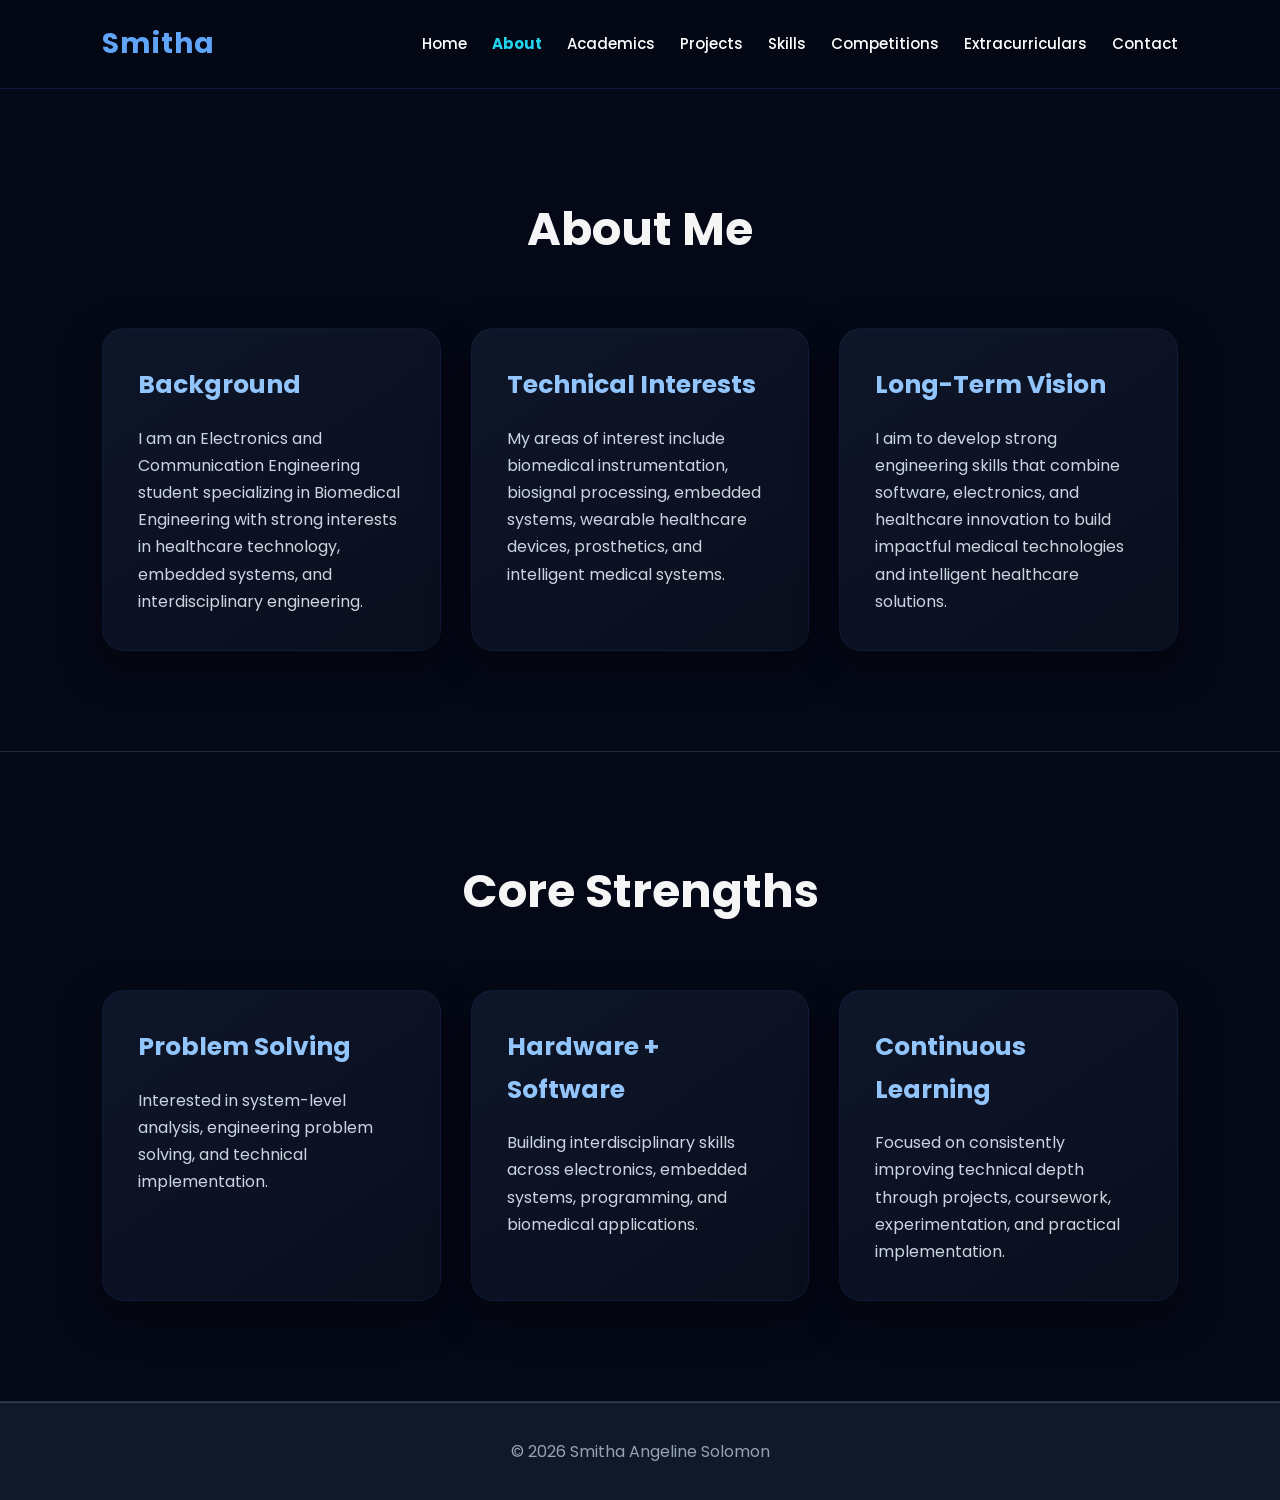
==== about.html @ 2425f406 "New Additions" ====
<!DOCTYPE html>
<html lang="en">

<head>

  <meta charset="UTF-8">

  <meta name="viewport" content="width=device-width, initial-scale=1.0">

  <title>
    About | Smitha Angeline Solomon
  </title>

  <link rel="stylesheet" href="style.css">

</head>

<body>

  <!-- NAVBAR -->

  <nav>

    <div class="logo">
      Smitha
    </div>

    <ul>
      <li><a href="index.html">Home</a></li>
      <li><a href="about.html">About</a></li>
      <li><a href="academics.html">Academics</a></li>
      <li><a href="projects.html">Projects</a></li>
      <li><a href="skills.html">Skills</a></li>
      <li><a href="competitions.html">Competitions</a></li>
      <li><a href="extracurriculars.html">Extracurriculars</a></li>
      <li><a href="contact.html">Contact</a></li>
    </ul>

  </nav>

  <!-- ABOUT SECTION -->

  <section>

    <h1 class="section-title">
      About Me
    </h1>

    <div class="card-container">

      <div class="card">

        <h3>
          Background
        </h3>

        <p>
          I am an Electronics and Communication Engineering student specializing in Biomedical Engineering with strong interests in healthcare technology, embedded systems, and interdisciplinary engineering.
        </p>

      </div>

      <div class="card">

        <h3>
          Technical Interests
        </h3>

        <p>
          My areas of interest include biomedical instrumentation, biosignal processing, embedded systems, wearable healthcare devices, prosthetics, and intelligent medical systems.
        </p>

      </div>

      <div class="card">

        <h3>
          Long-Term Vision
        </h3>

        <p>
          I aim to develop strong engineering skills that combine software, electronics, and healthcare innovation to build impactful medical technologies and intelligent healthcare solutions.
        </p>

      </div>

    </div>

  </section>

  <!-- SKILLS SNAPSHOT -->

  <section>

    <h2 class="section-title">
      Core Strengths
    </h2>

    <div class="card-container">

      <div class="card">

        <h3>
          Problem Solving
        </h3>

        <p>
          Interested in system-level analysis, engineering problem solving, and technical implementation.
        </p>

      </div>

      <div class="card">

        <h3>
          Hardware + Software
        </h3>

        <p>
          Building interdisciplinary skills across electronics, embedded systems, programming, and biomedical applications.
        </p>

      </div>

      <div class="card">

        <h3>
          Continuous Learning
        </h3>

        <p>
          Focused on consistently improving technical depth through projects, coursework, experimentation, and practical implementation.
        </p>

      </div>

    </div>

  </section>

  <!-- FOOTER -->

  <footer>

    <p>
      © 2026 Smitha Angeline Solomon
    </p>

  </footer>

  <script src="script.js"></script>

</body>

</html>
---- style.css ----
@import url('https://fonts.googleapis.com/css2?family=Poppins:wght@300;400;500;600;700&display=swap');

/* ========================================= */
/* GLOBAL RESET */
/* ========================================= */

* {
  margin: 0;
  padding: 0;
  box-sizing: border-box;
}

/* ========================================= */
/* BODY */
/* ========================================= */

body {
  background: #050816;

  color: #f5f5f5;

  font-family: 'Poppins', sans-serif;

  line-height: 1.7;

  overflow-x: hidden;

  padding-top: 90px;
}

/* ========================================= */
/* NAVBAR */
/* ========================================= */

nav {
  width: 100%;

  background: rgba(5, 8, 22, 0.88);

  backdrop-filter: blur(14px);

  border-bottom: 1px solid rgba(59, 130, 246, 0.15);

  display: flex;
  justify-content: space-between;
  align-items: center;

  padding: 20px 8%;

  position: fixed;
  top: 0;
  left: 0;

  z-index: 1000;
}

.logo {
  font-size: 28px;
  font-weight: 700;

  color: #60a5fa;

  letter-spacing: 1px;
}

nav ul {
  display: flex;

  align-items: center;

  gap: 25px;

  list-style: none;

  flex-wrap: wrap;
}

nav ul li a {
  text-decoration: none;

  color: white;

  font-size: 15px;
  font-weight: 500;

  transition: 0.3s ease;
}

nav ul li a:hover {
  color: #22d3ee;
}

/* ========================================= */
/* HERO SECTION */
/* ========================================= */

.hero {
  min-height: 90vh;

  display: flex;
  justify-content: space-between;
  align-items: center;

  gap: 80px;

  padding: 100px 8%;

  background:
    radial-gradient(circle at top left, rgba(37, 99, 235, 0.25), transparent 30%),
    radial-gradient(circle at bottom right, rgba(14, 165, 233, 0.18), transparent 30%),
    linear-gradient(to bottom, rgba(255,255,255,0.04), transparent 15%),
    #050816;
}

.hero-text {
  flex: 1;
}

.hero-text h1 {
  font-size: 72px;

  line-height: 1.1;

  margin-bottom: 20px;
}

.hero-text h2 {
  color: #60a5fa;

  font-size: 30px;

  margin-bottom: 30px;

  font-weight: 500;
}

.hero-text p {
  color: #cbd5e1;

  font-size: 18px;

  max-width: 700px;

  margin-bottom: 40px;
}

/* ========================================= */
/* HERO BUTTONS */
/* ========================================= */

.hero-buttons {
  display: flex;
  gap: 20px;

  flex-wrap: wrap;
}

.btn,
.btn-secondary {
  padding: 14px 30px;

  border-radius: 12px;

  text-decoration: none;

  font-weight: 600;

  transition: 0.3s ease;
}

.btn {
  background: linear-gradient(
    135deg,
    #2563eb,
    #0ea5e9
  );

  color: white;
}

.btn:hover {
  transform: translateY(-5px);

  box-shadow:
    0 15px 35px rgba(37, 99, 235, 0.35);
}

.btn-secondary {
  border: 2px solid #22d3ee;
  color: #22d3ee;
}

.btn-secondary:hover {
  background-color: #22d3ee;
  color: black;

  transform: translateY(-5px);
}

/* ========================================= */
/* HERO IMAGE */
/* ========================================= */

.hero-image {
  flex: 1;

  display: flex;
  justify-content: center;
  align-items: center;

  position: relative;
  overflow: visible;
}

/* ========================================= */
/* MOVING GLOW */
/* ========================================= */

.profile-glow {
  position: absolute;

  width: 420px;
  height: 420px;

  border-radius: 50%;

  background:
    radial-gradient(
      circle,
      rgba(37, 99, 235, 0.35),
      rgba(14, 165, 233, 0.12),
      transparent 70%
    );

  filter: blur(30px);

  z-index: 0;

  transition:
    transform 0.15s ease-out,
    opacity 0.3s ease;
}

/* ========================================= */
/* PROFILE IMAGE */
/* ========================================= */

.hero-image img {
  width: 360px;
  height: 360px;

  object-fit: cover;
  object-position: center;

  border-radius: 50%;

  border: 2px solid rgba(96, 165, 250, 0.4);

  box-shadow:
    0 20px 60px rgba(37, 99, 235, 0.18),
    0 0 40px rgba(14, 165, 233, 0.08);

  transition: 0.4s ease;

  position: relative;

  z-index: 2;
}

.hero-image img:hover {
  transform: scale(1.03);
}

.hero-image img {
  width: 360px;
  height: 360px;

  object-fit: cover;
  object-position: center;

  border-radius: 50%;

  border: 2px solid rgba(96, 165, 250, 0.4);

  box-shadow:
    0 20px 60px rgba(37, 99, 235, 0.18),
    0 0 40px rgba(14, 165, 233, 0.08);

  transition: 0.4s ease;
}

/* ========================================= */
/* GENERAL SECTIONS */
/* ========================================= */

section {
  padding: 100px 8%;

  border-bottom: 1px solid #1e293b;
}

.section-title {
  text-align: center;

  font-size: 46px;

  margin-bottom: 60px;
}

/* ========================================= */
/* PROJECT IMAGE */
/* ========================================= */

.project-image {
  width: 100%;
  height: 220px;

  object-fit: cover;

  border-radius: 14px;

  margin-bottom: 20px;

  border: 1px solid #334155;
}

/* ========================================= */
/* PROJECT LINKS */
/* ========================================= */

.project-links {
  margin-top: 25px;

  display: flex;
  gap: 15px;

  flex-wrap: wrap;
}

/* ========================================= */
/* GITHUB BUTTON */
/* ========================================= */

.github-btn {
  display: flex;
  align-items: center;
  gap: 10px;

  background-color: #0f172a;

  padding: 12px 18px;

  border-radius: 12px;

  text-decoration: none;

  color: white;

  font-weight: 500;

  border: 1px solid #334155;

  transition: 0.3s ease;
}

.github-btn:hover {
  border-color: #22d3ee;

  transform: translateY(-3px);
}

/* ========================================= */
/* GITHUB ICON */
/* ========================================= */

.github-btn {
  display: inline-flex;

  align-items: center;
  justify-content: center;

  gap: 12px;

  background: rgba(15, 23, 42, 0.9);

  padding: 14px 20px;

  border-radius: 14px;

  text-decoration: none;

  color: white;

  font-weight: 600;

  border: 1px solid rgba(59, 130, 246, 0.15);

  transition: 0.3s ease;
}
.github-btn:hover {
  background: rgba(30, 41, 59, 0.95);

  border-color: rgba(96, 165, 250, 0.4);

  transform: translateY(-4px);

  box-shadow:
    0 10px 25px rgba(37, 99, 235, 0.15);
}

.github-icon {
  width: 22px;
  height: 22px;

  display: flex;
  align-items: center;
  justify-content: center;

  color: white;

  flex-shrink: 0;
}

.github-icon svg {
  width: 100%;
  height: 100%;
}

/* ========================================= */
/* CARD LAYOUT */
/* ========================================= */

.card-container {
  display: grid;

  grid-template-columns: repeat(auto-fit, minmax(300px, 1fr));

  gap: 30px;
}

/* ========================================= */
/* CARDS */
/* ========================================= */

.card,
.project-card {
  background:
    linear-gradient(
      145deg,
      rgba(15, 23, 42, 0.95),
      rgba(10, 15, 30, 0.95)
    );

  border: 1px solid rgba(59, 130, 246, 0.08);

  padding: 35px;

  border-radius: 22px;

  transition: all 0.35s ease;

  box-shadow:
    0 15px 40px rgba(0,0,0,0.35);

  opacity: 0;
  transform: translateY(30px);
}

.card.show,
.project-card.show {
  opacity: 1;
  transform: translateY(0);
}

.card:hover,
.project-card:hover {
  transform: translateY(-10px);

  border-color: rgba(96, 165, 250, 0.35);

  box-shadow:
    0 20px 50px rgba(37, 99, 235, 0.12);
}

.card h3,
.project-card h3 {
  color: #93c5fd;

  margin-bottom: 18px;

  font-size: 25px;
}

.card p,
.project-card p,
.card li,
.project-card li {
  color: #cbd5e1;
}

/* ========================================= */
/* PROJECT IMAGES */
/* ========================================= */

.project-card img {
  width: 100%;

  border-radius: 14px;

  margin-bottom: 20px;
}

/* ========================================= */
/* LISTS */
/* ========================================= */

.skills-list,
.course-list {
  padding-left: 20px;
}

.skills-list li,
.course-list li {
  margin-bottom: 12px;
}

/* ========================================= */
/* CONTACT FORM */
/* ========================================= */

form {
  display: flex;
  flex-direction: column;

  gap: 20px;
}

.input-field {
  width: 100%;

  padding: 16px;

  border: none;
  border-radius: 12px;

  background-color: #334155;

  color: white;

  font-size: 16px;

  outline: none;
}

.input-field::placeholder {
  color: #cbd5e1;
}

textarea {
  resize: vertical;
}

/* ========================================= */
/* FOOTER */
/* ========================================= */

footer {
  text-align: center;

  padding: 35px;

  background-color: #111827;

  border-top: 1px solid #334155;
}

footer p {
  color: #94a3b8;
}

/* ========================================= */
/* SCROLL BUTTON */
/* ========================================= */

#scrollTopBtn {
  position: fixed;

  bottom: 30px;
  right: 30px;

  width: 55px;
  height: 55px;

  border-radius: 50%;

  border: none;

  background-color: #22d3ee;

  color: black;

  font-size: 24px;
  font-weight: bold;

  cursor: pointer;

  display: none;

  transition: 0.3s ease;

  z-index: 1000;
}

#scrollTopBtn:hover {
  transform: scale(1.1);
}

/* ========================================= */
/* RESPONSIVE DESIGN */
/* ========================================= */

@media (max-width: 1000px) {

  .hero {
    flex-direction: column;

    text-align: center;
  }

  .hero-buttons {
    justify-content: center;
  }

  .hero-text h1 {
    font-size: 52px;
  }

  .hero-text h2 {
    font-size: 26px;
  }

  .hero-image img {
    width: 280px;
    height: 280px;
  }

}

@media (max-width: 750px) {

  nav {
    flex-direction: column;

    gap: 20px;
  }

  nav ul {
    justify-content: center;
  }

  .hero-text h1 {
    font-size: 42px;
  }

  .section-title {
    font-size: 36px;
  }

  .card,
  .project-card {
    padding: 28px;
  }

}
/* ========================================= */
/* ORBIT RINGS */
/* ========================================= */

.orbit {
  position: absolute;

  border-radius: 50%;

  border: 1px solid rgba(96, 165, 250, 0.15);

  z-index: 1;

  animation: rotateOrbit linear infinite;
}

/* RING 1 */

.orbit1 {
  width: 430px;
  height: 430px;

  animation-duration: 18s;
}

/* RING 2 */

.orbit2 {
  width: 500px;
  height: 500px;

  animation-duration: 24s;

  transform: rotateX(70deg);
}

/* RING 3 */

.orbit3 {
  width: 570px;
  height: 570px;

  animation-duration: 30s;

  transform: rotateY(70deg);
}



/* ========================================= */
/* ORBIT ANIMATION */
/* ========================================= */

@keyframes rotateOrbit {

  from {
    transform: rotate(0deg);
  }

  to {
    transform: rotate(360deg);
  }

}

/* ========================================= */
/* PARTICLE BASE */
/* ========================================= */

.orbit {
  position: absolute;

  border-radius: 50%;

  border: 1px solid rgba(96, 165, 250, 0.15);

  display: flex;
  justify-content: center;
  align-items: center;

  animation: rotateOrbit linear infinite;
}

/* ========================================= */
/* PARTICLES INSIDE RINGS */
/* ========================================= */

.orbit::before {
  content: "";

  position: absolute;

  top: -5px;

  width: 10px;
  height: 10px;

  border-radius: 50%;

  background: #60a5fa;

  box-shadow:
    0 0 15px rgba(96, 165, 250, 0.9);
}

/* ========================================= */
/* RING 1 */
/* ========================================= */

.orbit1 {
  width: 430px;
  height: 430px;

  animation-duration: 12s;
}

/* ========================================= */
/* RING 2 */
/* ========================================= */

.orbit2 {
  width: 500px;
  height: 500px;

  animation-duration: 18s;

  animation-direction: reverse;
}

/* ========================================= */
/* RING 3 */
/* ========================================= */

.orbit3 {
  width: 570px;
  height: 570px;

  animation-duration: 24s;
}
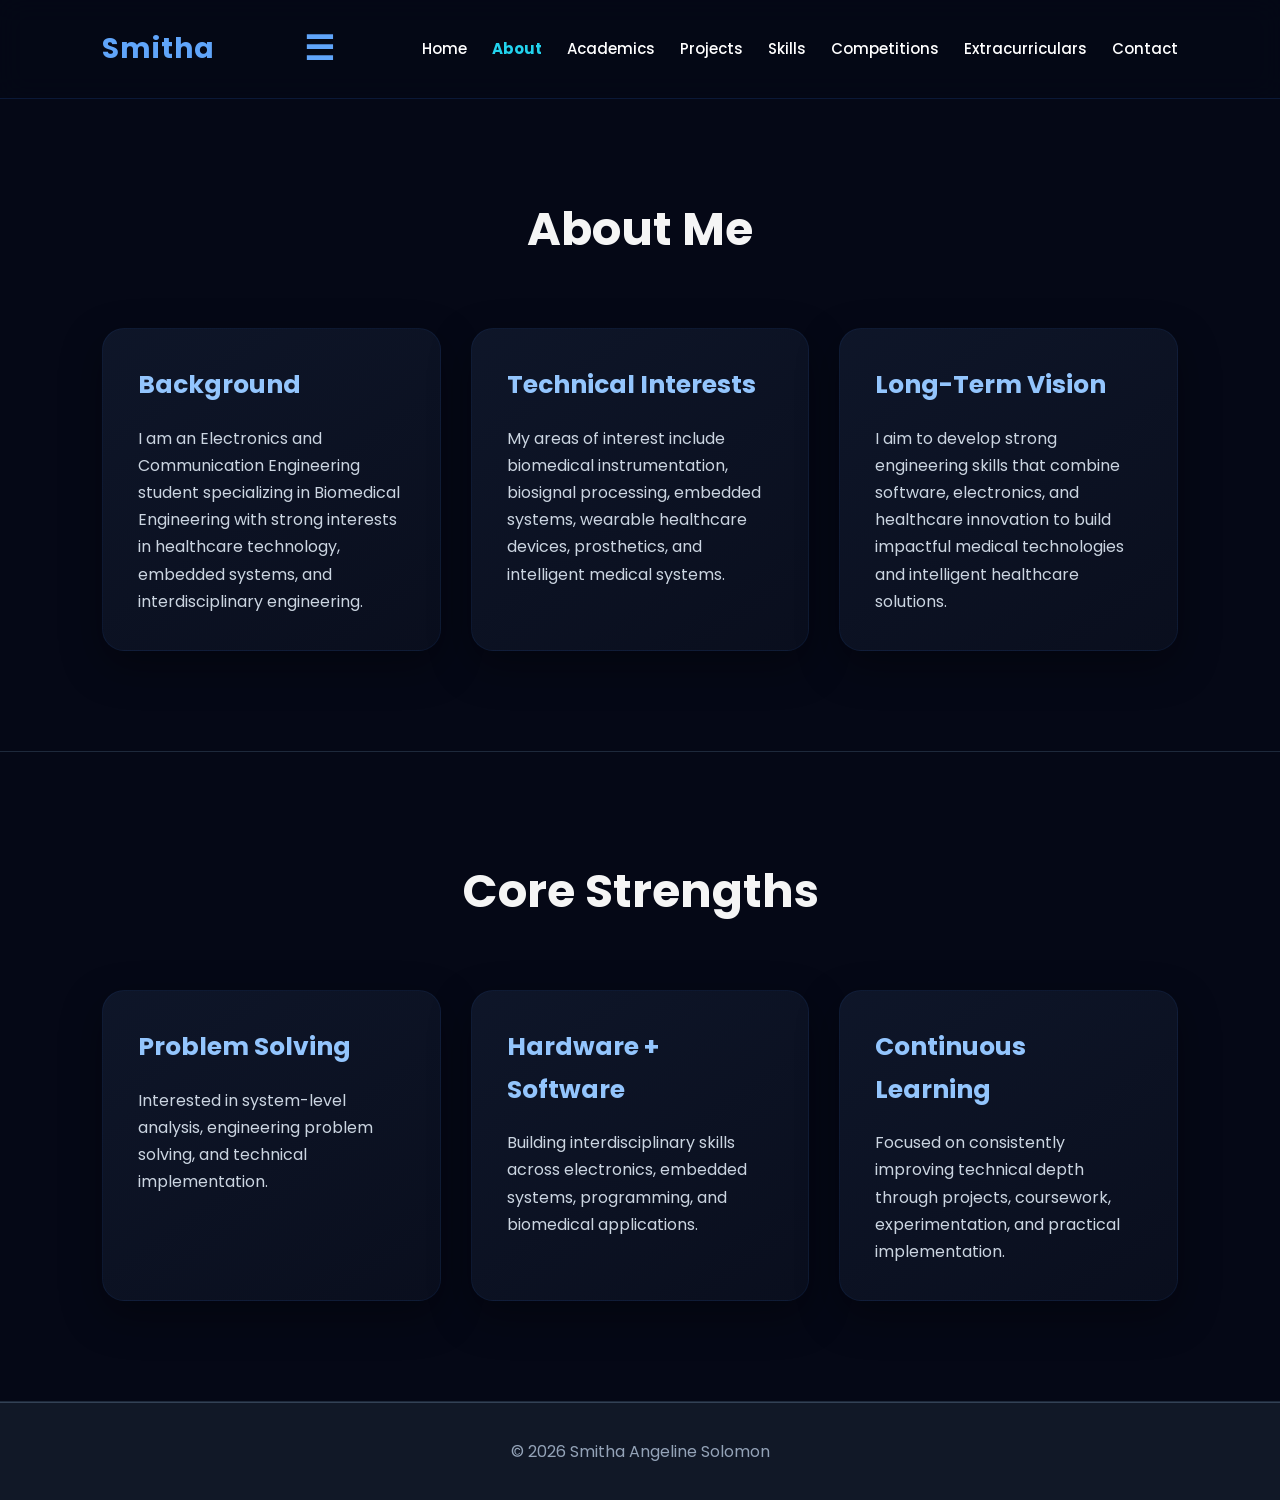
==== commit b7c38be5: "link updation" ====
--- a/about.html
+++ b/about.html
@@ -10,6 +10,10 @@
   <title>
     About | Smitha Angeline Solomon
   </title>
+  <link
+  rel="stylesheet"
+  href="https://cdnjs.cloudflare.com/ajax/libs/font-awesome/6.5.1/css/all.min.css"
+/>
 
   <link rel="stylesheet" href="style.css">
 
@@ -24,6 +28,11 @@
     <div class="logo">
       Smitha
     </div>
+    <div class="menu-toggle">
+
+  ☰
+
+</div>
 
     <ul>
       <li><a href="index.html">Home</a></li>
--- a/style.css
+++ b/style.css
@@ -810,4 +810,342 @@
   height: 570px;
 
   animation-duration: 24s;
+}
+
+/* ========================================= */
+/* MOBILE NAVIGATION */
+/* ========================================= */
+
+@media screen and (max-width: 768px) {
+
+  nav {
+    padding: 18px 6%;
+
+    flex-direction: row;
+  }
+
+  .menu-toggle {
+    display: block;
+  }
+
+  nav ul {
+    position: absolute;
+
+    top: 100%;
+
+    left: 0;
+
+    width: 100%;
+
+    background: rgba(5, 8, 22, 0.98);
+
+    backdrop-filter: blur(12px);
+
+    flex-direction: column;
+
+    gap: 25px;
+
+    padding: 30px 0;
+
+    display: none;
+  }
+
+  nav ul.active {
+    display: flex;
+  }
+
+  nav ul li a {
+    font-size: 18px;
+  }
+
+  /* HERO */
+
+  .hero {
+  flex-direction: column;
+
+  text-align: center;
+
+  gap: 90px;
+
+  padding-top: 60px;
+}
+
+  .hero-text h1 {
+    font-size: 42px;
+
+    line-height: 1.1;
+  }
+
+  .hero-text h2 {
+    font-size: 22px;
+  }
+
+  .hero-text p {
+    font-size: 16px;
+  }
+
+  .hero-buttons {
+    justify-content: center;
+  }
+
+  /* PROFILE IMAGE */
+
+  .hero-image img {
+    width: 200px;
+    height: 200px;
+  }
+
+  /* ORBITS */
+
+  .orbit1 {
+  width: 250px;
+  height: 250px;
+}
+
+  .orbit2 {
+  width: 300px;
+  height: 300px;
+}
+
+  .orbit3 {
+  width: 350px;
+  height: 350px;
+}
+
+  .profile-glow {
+    width: 280px;
+    height: 280px;
+  }
+
+}
+/* ========================================= */
+/* HAMBURGER MENU */
+/* ========================================= */
+
+.menu-toggle {
+  display: block;
+
+  font-size: 34px;
+
+  font-weight: 700;
+
+  color: #60a5fa;
+
+  cursor: pointer;
+
+  z-index: 2000;
+
+  user-select: none;
+}
+/* ========================================= */
+/* ACADEMIC CARDS */
+/* ========================================= */
+
+.academic-card {
+
+  position: relative;
+
+  overflow: hidden;
+
+  background:
+    linear-gradient(
+      145deg,
+      rgba(15, 23, 42, 0.98),
+      rgba(5, 10, 25, 0.98)
+    );
+
+  border: 1px solid rgba(96, 165, 250, 0.12);
+
+  border-radius: 28px;
+
+  padding: 40px;
+
+  transition: 0.4s ease;
+
+  box-shadow:
+    0 20px 50px rgba(0,0,0,0.35);
+
+}
+
+.academic-card:hover {
+
+  transform: translateY(-10px);
+
+  border-color: rgba(96, 165, 250, 0.35);
+
+  box-shadow:
+    0 25px 60px rgba(37, 99, 235, 0.16);
+
+}
+
+/* ========================================= */
+/* SMALL TOP LABEL */
+/* ========================================= */
+
+.academic-top {
+
+  color: #60a5fa;
+
+  font-size: 14px;
+
+  letter-spacing: 2px;
+
+  font-weight: 600;
+
+  margin-bottom: 18px;
+}
+
+/* ========================================= */
+/* TITLE */
+/* ========================================= */
+
+.academic-card h3 {
+
+  font-size: 42px;
+
+  color: white;
+
+  margin-bottom: 25px;
+
+  line-height: 1.1;
+}
+
+/* ========================================= */
+/* DESCRIPTION */
+/* ========================================= */
+
+.academic-card p {
+
+  color: #cbd5e1;
+
+  font-size: 17px;
+
+  line-height: 1.8;
+
+  margin-bottom: 40px;
+}
+
+/* ========================================= */
+/* GLOWING SCORE */
+/* ========================================= */
+
+.glow-score {
+
+  font-size: clamp(52px, 5vw, 68px);
+
+  font-weight: 700;
+
+  line-height: 1;
+
+  background:
+    linear-gradient(
+      180deg,
+      #ffffff,
+      #93c5fd
+    );
+
+  background-clip: text;
+
+  -webkit-background-clip: text;
+  -webkit-text-fill-color: transparent;
+
+  color: transparent;
+
+  text-shadow:
+    0 0 12px rgba(96, 165, 250, 0.35),
+    0 0 28px rgba(37, 99, 235, 0.18);
+
+  margin-bottom: 12px;
+}
+
+
+
+/* ========================================= */
+/* SCORE LABEL */
+/* ========================================= */
+
+.score-subtext {
+
+  color: #60a5fa;
+
+  font-size: 18px;
+
+  font-weight: 500;
+}
+
+/* ========================================= */
+/* MOBILE */
+/* ========================================= */
+
+@media screen and (max-width: 768px) {
+
+  .academic-card {
+
+    padding: 30px;
+  }
+
+  .academic-card h3 {
+
+    font-size: 34px;
+  }
+
+  .glow-score {
+
+    font-size: 72px;
+  }
+
+}
+
+#form-status {
+
+  margin-top: 20px;
+
+  font-size: 16px;
+
+  font-weight: 500;
+}
+
+.contact-link {
+
+  display: flex;
+
+  align-items: center;
+
+  gap: 12px;
+
+  padding: 14px 24px;
+
+  border-radius: 16px;
+
+  text-decoration: none;
+
+  color: white;
+
+  font-weight: 600;
+
+  background:
+    rgba(15, 23, 42, 0.95);
+
+  border:
+    1px solid rgba(96, 165, 250, 0.15);
+
+  transition: 0.3s ease;
+}
+
+.contact-link:hover {
+
+  transform: translateY(-4px);
+
+  border-color:
+    rgba(96, 165, 250, 0.4);
+
+  box-shadow:
+    0 10px 25px rgba(37, 99, 235, 0.15);
+}
+
+.contact-link i {
+
+  font-size: 20px;
+
+  color: #60a5fa;
 }
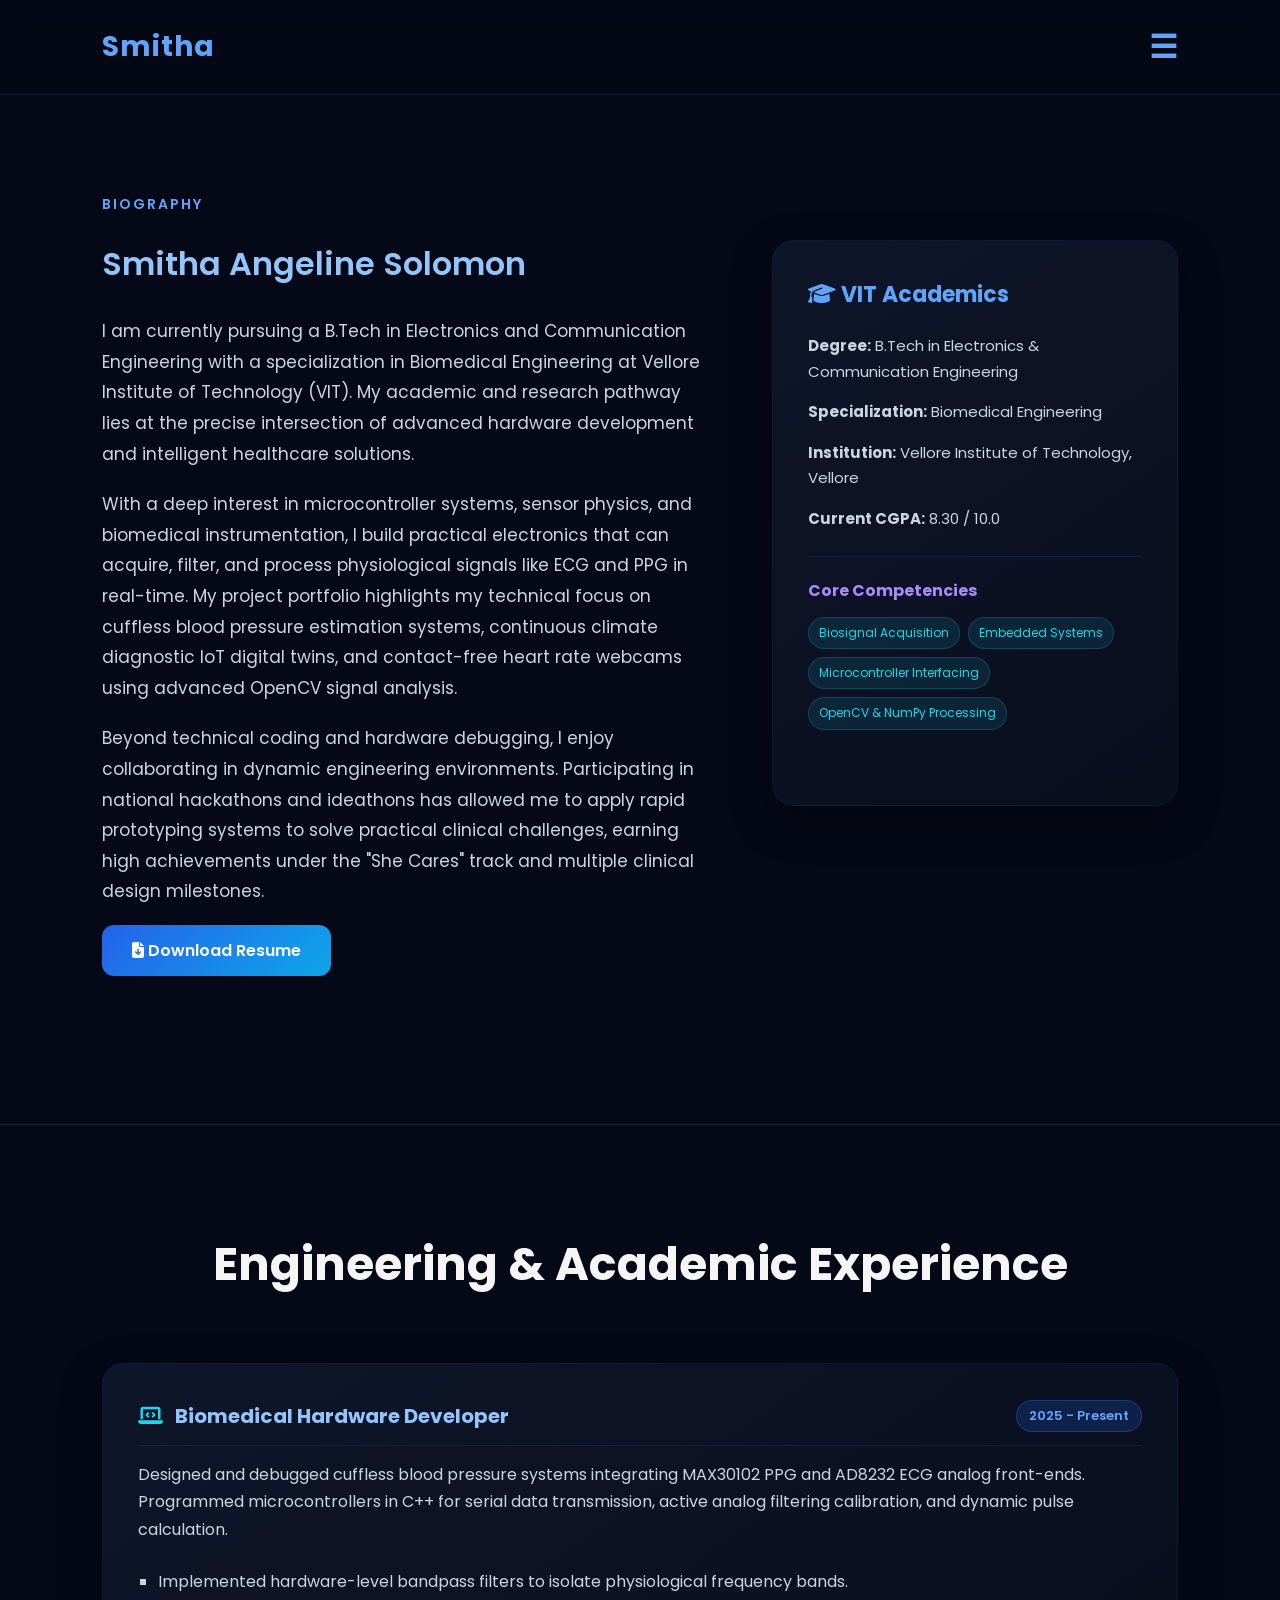
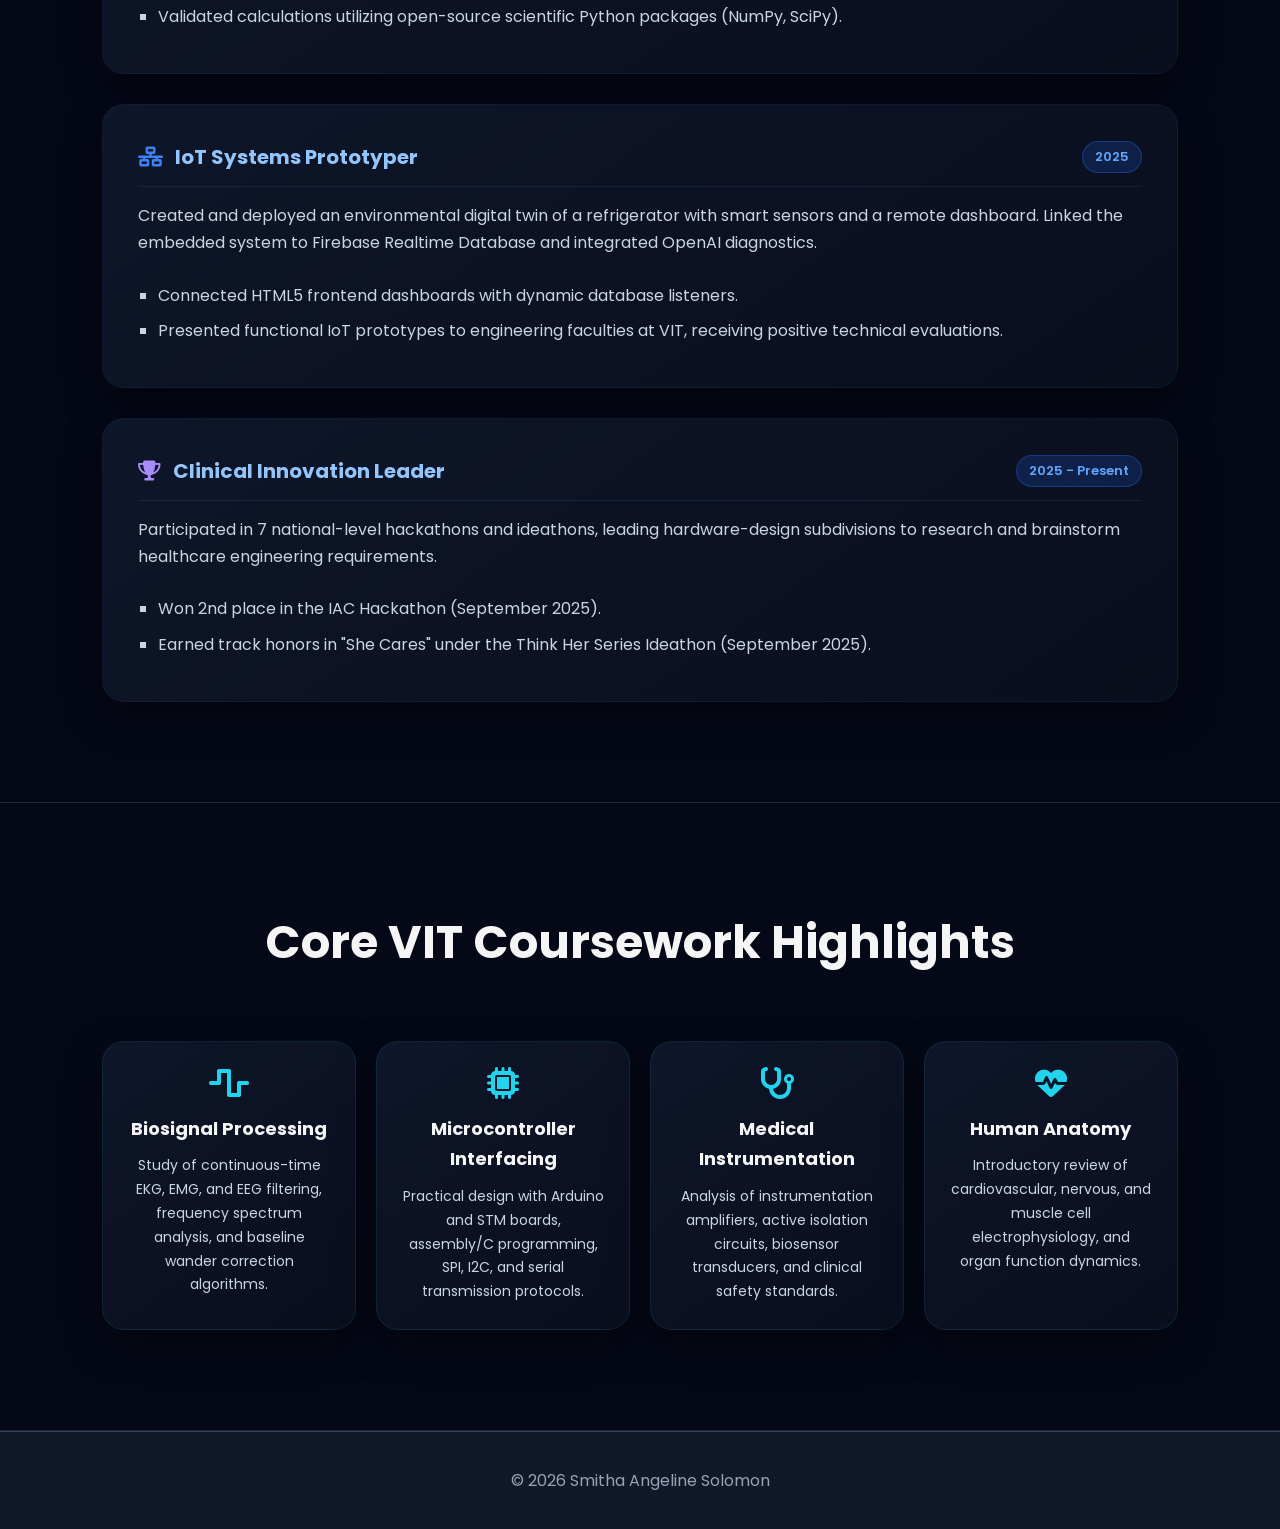
==== commit dce10f81: "antigravity" ====
--- a/about.html
+++ b/about.html
@@ -48,103 +48,120 @@
   </nav>
 
   <!-- ABOUT SECTION -->
+  <section class="about-hero reveal">
+    <div class="about-grid" style="display: grid; grid-template-columns: 1.2fr 0.8fr; gap: 60px; margin-bottom: 60px; align-items: start;">
+      <div class="about-left">
+        <div class="section-tag" style="margin-bottom: 20px; display: inline-block;">BIOGRAPHY</div>
+        <h2 style="font-size: 32px; color: #93c5fd; margin-bottom: 25px; font-weight: 600;">Smitha Angeline Solomon</h2>
+        <p style="font-size: 17px; color: #cbd5e1; margin-bottom: 20px; line-height: 1.8;">
+          I am currently pursuing a B.Tech in Electronics and Communication Engineering with a specialization in Biomedical Engineering at Vellore Institute of Technology (VIT). My academic and research pathway lies at the precise intersection of advanced hardware development and intelligent healthcare solutions.
+        </p>
+        <p style="font-size: 17px; color: #cbd5e1; margin-bottom: 20px; line-height: 1.8;">
+          With a deep interest in microcontroller systems, sensor physics, and biomedical instrumentation, I build practical electronics that can acquire, filter, and process physiological signals like ECG and PPG in real-time. My project portfolio highlights my technical focus on cuffless blood pressure estimation systems, continuous climate diagnostic IoT digital twins, and contact-free heart rate webcams using advanced OpenCV signal analysis.
+        </p>
+        <p style="font-size: 17px; color: #cbd5e1; margin-bottom: 30px; line-height: 1.8;">
+          Beyond technical coding and hardware debugging, I enjoy collaborating in dynamic engineering environments. Participating in national hackathons and ideathons has allowed me to apply rapid prototyping systems to solve practical clinical challenges, earning high achievements under the "She Cares" track and multiple clinical design milestones.
+        </p>
+        <a href="assets/resume.pdf" download class="btn">
+          <i class="fa-solid fa-file-arrow-down"></i> Download Resume
+        </a>
+      </div>
+      <div class="about-right card" style="opacity: 1; transform: translateY(0); margin-top: 50px;">
+        <h3 style="margin-bottom: 20px; font-size: 22px; color: #60a5fa;"><i class="fa-solid fa-graduation-cap"></i> VIT Academics</h3>
+        <p style="font-size: 15px; margin-bottom: 15px;"><strong>Degree:</strong> B.Tech in Electronics & Communication Engineering</p>
+        <p style="font-size: 15px; margin-bottom: 15px;"><strong>Specialization:</strong> Biomedical Engineering</p>
+        <p style="font-size: 15px; margin-bottom: 15px;"><strong>Institution:</strong> Vellore Institute of Technology, Vellore</p>
+        <p style="font-size: 15px; margin-bottom: 25px;"><strong>Current CGPA:</strong> 8.30 / 10.0</p>
+        <div style="border-top: 1px solid rgba(59, 130, 246, 0.15); padding-top: 20px;">
+          <h4 style="color: #a78bfa; margin-bottom: 12px; font-size: 16px;">Core Competencies</h4>
+          <div class="tech-stack" style="display: flex; flex-wrap: wrap; gap: 8px;">
+            <span style="background: rgba(34, 211, 238, 0.1); border: 1px solid rgba(34, 211, 238, 0.2); padding: 5px 10px; border-radius: 20px; font-size: 12px; color: #22d3ee;">Biosignal Acquisition</span>
+            <span style="background: rgba(34, 211, 238, 0.1); border: 1px solid rgba(34, 211, 238, 0.2); padding: 5px 10px; border-radius: 20px; font-size: 12px; color: #22d3ee;">Embedded Systems</span>
+            <span style="background: rgba(34, 211, 238, 0.1); border: 1px solid rgba(34, 211, 238, 0.2); padding: 5px 10px; border-radius: 20px; font-size: 12px; color: #22d3ee;">Microcontroller Interfacing</span>
+            <span style="background: rgba(34, 211, 238, 0.1); border: 1px solid rgba(34, 211, 238, 0.2); padding: 5px 10px; border-radius: 20px; font-size: 12px; color: #22d3ee;">OpenCV & NumPy Processing</span>
+          </div>
+        </div>
+      </div>
+    </div>
+  </section>
 
-  <section>
-
-    <h1 class="section-title">
-      About Me
-    </h1>
-
-    <div class="card-container">
-
-      <div class="card">
-
-        <h3>
-          Background
-        </h3>
-
-        <p>
-          I am an Electronics and Communication Engineering student specializing in Biomedical Engineering with strong interests in healthcare technology, embedded systems, and interdisciplinary engineering.
+  <!-- ENGINEERING EXPERIENCE SECTION -->
+  <section class="experience-section reveal-left">
+    <h2 class="section-title">Engineering & Academic Experience</h2>
+    <div class="card-container" style="display: grid; grid-template-columns: 1fr; gap: 30px;">
+      
+      <!-- Experience 1 -->
+      <div class="card" style="opacity: 1; transform: translateY(0); display: flex; flex-direction: column; gap: 15px;">
+        <div style="display: flex; justify-content: space-between; align-items: center; border-bottom: 1px solid rgba(96, 165, 250, 0.1); padding-bottom: 12px; flex-wrap: wrap; gap: 10px;">
+          <h3 style="margin-bottom: 0; font-size: 20px;"><i class="fa-solid fa-laptop-code" style="color: #22d3ee; margin-right: 8px;"></i> Biomedical Hardware Developer</h3>
+          <span style="background: rgba(37, 99, 235, 0.2); color: #60a5fa; border: 1px solid rgba(37, 99, 235, 0.4); padding: 4px 12px; border-radius: 20px; font-size: 13px; font-weight: 600;">2025 - Present</span>
+        </div>
+        <p style="margin-bottom: 10px;">
+          Designed and debugged cuffless blood pressure systems integrating MAX30102 PPG and AD8232 ECG analog front-ends. Programmed microcontrollers in C++ for serial data transmission, active analog filtering calibration, and dynamic pulse calculation.
         </p>
-
+        <ul style="padding-left: 20px; color: #cbd5e1; list-style-type: square;">
+          <li style="margin-bottom: 8px;">Implemented hardware-level bandpass filters to isolate physiological frequency bands.</li>
+          <li style="margin-bottom: 8px;">Validated calculations utilizing open-source scientific Python packages (NumPy, SciPy).</li>
+        </ul>
       </div>
 
-      <div class="card">
-
-        <h3>
-          Technical Interests
-        </h3>
-
-        <p>
-          My areas of interest include biomedical instrumentation, biosignal processing, embedded systems, wearable healthcare devices, prosthetics, and intelligent medical systems.
+      <!-- Experience 2 -->
+      <div class="card" style="opacity: 1; transform: translateY(0); display: flex; flex-direction: column; gap: 15px;">
+        <div style="display: flex; justify-content: space-between; align-items: center; border-bottom: 1px solid rgba(96, 165, 250, 0.1); padding-bottom: 12px; flex-wrap: wrap; gap: 10px;">
+          <h3 style="margin-bottom: 0; font-size: 20px;"><i class="fa-solid fa-network-wired" style="color: #3b82f6; margin-right: 8px;"></i> IoT Systems Prototyper</h3>
+          <span style="background: rgba(37, 99, 235, 0.2); color: #60a5fa; border: 1px solid rgba(37, 99, 235, 0.4); padding: 4px 12px; border-radius: 20px; font-size: 13px; font-weight: 600;">2025</span>
+        </div>
+        <p style="margin-bottom: 10px;">
+          Created and deployed an environmental digital twin of a refrigerator with smart sensors and a remote dashboard. Linked the embedded system to Firebase Realtime Database and integrated OpenAI diagnostics.
         </p>
-
+        <ul style="padding-left: 20px; color: #cbd5e1; list-style-type: square;">
+          <li style="margin-bottom: 8px;">Connected HTML5 frontend dashboards with dynamic database listeners.</li>
+          <li style="margin-bottom: 8px;">Presented functional IoT prototypes to engineering faculties at VIT, receiving positive technical evaluations.</li>
+        </ul>
       </div>
 
-      <div class="card">
-
-        <h3>
-          Long-Term Vision
-        </h3>
-
-        <p>
-          I aim to develop strong engineering skills that combine software, electronics, and healthcare innovation to build impactful medical technologies and intelligent healthcare solutions.
+      <!-- Experience 3 -->
+      <div class="card" style="opacity: 1; transform: translateY(0); display: flex; flex-direction: column; gap: 15px;">
+        <div style="display: flex; justify-content: space-between; align-items: center; border-bottom: 1px solid rgba(96, 165, 250, 0.1); padding-bottom: 12px; flex-wrap: wrap; gap: 10px;">
+          <h3 style="margin-bottom: 0; font-size: 20px;"><i class="fa-solid fa-trophy" style="color: #a78bfa; margin-right: 8px;"></i> Clinical Innovation Leader</h3>
+          <span style="background: rgba(37, 99, 235, 0.2); color: #60a5fa; border: 1px solid rgba(37, 99, 235, 0.4); padding: 4px 12px; border-radius: 20px; font-size: 13px; font-weight: 600;">2025 - Present</span>
+        </div>
+        <p style="margin-bottom: 10px;">
+          Participated in 7 national-level hackathons and ideathons, leading hardware-design subdivisions to research and brainstorm healthcare engineering requirements.
         </p>
-
+        <ul style="padding-left: 20px; color: #cbd5e1; list-style-type: square;">
+          <li style="margin-bottom: 8px;">Won 2nd place in the IAC Hackathon (September 2025).</li>
+          <li style="margin-bottom: 8px;">Earned track honors in "She Cares" under the Think Her Series Ideathon (September 2025).</li>
+        </ul>
       </div>
-
     </div>
-
   </section>
 
-  <!-- SKILLS SNAPSHOT -->
-
-  <section>
-
-    <h2 class="section-title">
-      Core Strengths
-    </h2>
-
-    <div class="card-container">
-
-      <div class="card">
-
-        <h3>
-          Problem Solving
-        </h3>
-
-        <p>
-          Interested in system-level analysis, engineering problem solving, and technical implementation.
-        </p>
-
+  <!-- COURSEWORK SNAPSHOT SECTION -->
+  <section class="coursework-section reveal-scale">
+    <h2 class="section-title">Core VIT Coursework Highlights</h2>
+    <div class="card-container" style="display: grid; grid-template-columns: repeat(auto-fit, minmax(240px, 1fr)); gap: 20px;">
+      <div class="card" style="opacity: 1; transform: translateY(0); padding: 25px; text-align: center; border: 1px solid rgba(34, 211, 238, 0.1);">
+        <i class="fa-solid fa-wave-square" style="font-size: 32px; color: #22d3ee; margin-bottom: 15px;"></i>
+        <h4 style="margin-bottom: 10px; font-size: 18px;">Biosignal Processing</h4>
+        <p style="font-size: 14px; color: #cbd5e1;">Study of continuous-time EKG, EMG, and EEG filtering, frequency spectrum analysis, and baseline wander correction algorithms.</p>
       </div>
-
-      <div class="card">
-
-        <h3>
-          Hardware + Software
-        </h3>
-
-        <p>
-          Building interdisciplinary skills across electronics, embedded systems, programming, and biomedical applications.
-        </p>
-
+      <div class="card" style="opacity: 1; transform: translateY(0); padding: 25px; text-align: center; border: 1px solid rgba(34, 211, 238, 0.1);">
+        <i class="fa-solid fa-microchip" style="font-size: 32px; color: #22d3ee; margin-bottom: 15px;"></i>
+        <h4 style="margin-bottom: 10px; font-size: 18px;">Microcontroller Interfacing</h4>
+        <p style="font-size: 14px; color: #cbd5e1;">Practical design with Arduino and STM boards, assembly/C programming, SPI, I2C, and serial transmission protocols.</p>
       </div>
-
-      <div class="card">
-
-        <h3>
-          Continuous Learning
-        </h3>
-
-        <p>
-          Focused on consistently improving technical depth through projects, coursework, experimentation, and practical implementation.
-        </p>
-
+      <div class="card" style="opacity: 1; transform: translateY(0); padding: 25px; text-align: center; border: 1px solid rgba(34, 211, 238, 0.1);">
+        <i class="fa-solid fa-stethoscope" style="font-size: 32px; color: #22d3ee; margin-bottom: 15px;"></i>
+        <h4 style="margin-bottom: 10px; font-size: 18px;">Medical Instrumentation</h4>
+        <p style="font-size: 14px; color: #cbd5e1;">Analysis of instrumentation amplifiers, active isolation circuits, biosensor transducers, and clinical safety standards.</p>
       </div>
-
+      <div class="card" style="opacity: 1; transform: translateY(0); padding: 25px; text-align: center; border: 1px solid rgba(34, 211, 238, 0.1);">
+        <i class="fa-solid fa-heart-pulse" style="font-size: 32px; color: #22d3ee; margin-bottom: 15px;"></i>
+        <h4 style="margin-bottom: 10px; font-size: 18px;">Human Anatomy</h4>
+        <p style="font-size: 14px; color: #cbd5e1;">Introductory review of cardiovascular, nervous, and muscle cell electrophysiology, and organ function dynamics.</p>
+      </div>
     </div>
-
   </section>
 
   <!-- FOOTER -->
--- a/style.css
+++ b/style.css
@@ -1,1151 +1,2205 @@
-@import url('https://fonts.googleapis.com/css2?family=Poppins:wght@300;400;500;600;700&display=swap');
-
-/* ========================================= */
-/* GLOBAL RESET */
-/* ========================================= */
-
-* {
-  margin: 0;
-  padding: 0;
-  box-sizing: border-box;
-}
-
-/* ========================================= */
-/* BODY */
-/* ========================================= */
-
-body {
-  background: #050816;
-
-  color: #f5f5f5;
-
-  font-family: 'Poppins', sans-serif;
-
-  line-height: 1.7;
-
-  overflow-x: hidden;
-
-  padding-top: 90px;
-}
-
-/* ========================================= */
-/* NAVBAR */
-/* ========================================= */
-
-nav {
-  width: 100%;
-
-  background: rgba(5, 8, 22, 0.88);
-
-  backdrop-filter: blur(14px);
-
-  border-bottom: 1px solid rgba(59, 130, 246, 0.15);
-
-  display: flex;
-  justify-content: space-between;
-  align-items: center;
-
-  padding: 20px 8%;
-
-  position: fixed;
-  top: 0;
-  left: 0;
-
-  z-index: 1000;
-}
-
-.logo {
-  font-size: 28px;
-  font-weight: 700;
-
-  color: #60a5fa;
-
-  letter-spacing: 1px;
-}
-
-nav ul {
-  display: flex;
-
-  align-items: center;
-
-  gap: 25px;
-
-  list-style: none;
-
-  flex-wrap: wrap;
-}
-
-nav ul li a {
-  text-decoration: none;
-
-  color: white;
-
-  font-size: 15px;
-  font-weight: 500;
-
-  transition: 0.3s ease;
-}
-
-nav ul li a:hover {
-  color: #22d3ee;
-}
-
-/* ========================================= */
-/* HERO SECTION */
-/* ========================================= */
-
-.hero {
-  min-height: 90vh;
-
-  display: flex;
-  justify-content: space-between;
-  align-items: center;
-
-  gap: 80px;
-
-  padding: 100px 8%;
-
-  background:
-    radial-gradient(circle at top left, rgba(37, 99, 235, 0.25), transparent 30%),
-    radial-gradient(circle at bottom right, rgba(14, 165, 233, 0.18), transparent 30%),
-    linear-gradient(to bottom, rgba(255,255,255,0.04), transparent 15%),
-    #050816;
-}
-
-.hero-text {
-  flex: 1;
-}
-
-.hero-text h1 {
-  font-size: 72px;
-
-  line-height: 1.1;
-
-  margin-bottom: 20px;
-}
-
-.hero-text h2 {
-  color: #60a5fa;
-
-  font-size: 30px;
-
-  margin-bottom: 30px;
-
-  font-weight: 500;
-}
-
-.hero-text p {
-  color: #cbd5e1;
-
-  font-size: 18px;
-
-  max-width: 700px;
-
-  margin-bottom: 40px;
-}
-
-/* ========================================= */
-/* HERO BUTTONS */
-/* ========================================= */
-
-.hero-buttons {
-  display: flex;
-  gap: 20px;
-
-  flex-wrap: wrap;
-}
-
-.btn,
-.btn-secondary {
-  padding: 14px 30px;
-
-  border-radius: 12px;
-
-  text-decoration: none;
-
-  font-weight: 600;
-
-  transition: 0.3s ease;
-}
-
-.btn {
-  background: linear-gradient(
-    135deg,
-    #2563eb,
-    #0ea5e9
-  );
-
-  color: white;
-}
-
-.btn:hover {
-  transform: translateY(-5px);
-
-  box-shadow:
-    0 15px 35px rgba(37, 99, 235, 0.35);
-}
-
-.btn-secondary {
-  border: 2px solid #22d3ee;
-  color: #22d3ee;
-}
-
-.btn-secondary:hover {
-  background-color: #22d3ee;
-  color: black;
-
-  transform: translateY(-5px);
-}
-
-/* ========================================= */
-/* HERO IMAGE */
-/* ========================================= */
-
-.hero-image {
-  flex: 1;
-
-  display: flex;
-  justify-content: center;
-  align-items: center;
-
-  position: relative;
-  overflow: visible;
-}
-
-/* ========================================= */
-/* MOVING GLOW */
-/* ========================================= */
-
-.profile-glow {
-  position: absolute;
-
-  width: 420px;
-  height: 420px;
-
-  border-radius: 50%;
-
-  background:
-    radial-gradient(
-      circle,
-      rgba(37, 99, 235, 0.35),
-      rgba(14, 165, 233, 0.12),
-      transparent 70%
-    );
-
-  filter: blur(30px);
-
-  z-index: 0;
-
-  transition:
-    transform 0.15s ease-out,
-    opacity 0.3s ease;
-}
-
-/* ========================================= */
-/* PROFILE IMAGE */
-/* ========================================= */
-
-.hero-image img {
-  width: 360px;
-  height: 360px;
-
-  object-fit: cover;
-  object-position: center;
-
-  border-radius: 50%;
-
-  border: 2px solid rgba(96, 165, 250, 0.4);
-
-  box-shadow:
-    0 20px 60px rgba(37, 99, 235, 0.18),
-    0 0 40px rgba(14, 165, 233, 0.08);
-
-  transition: 0.4s ease;
-
-  position: relative;
-
-  z-index: 2;
-}
-
-.hero-image img:hover {
-  transform: scale(1.03);
-}
-
-.hero-image img {
-  width: 360px;
-  height: 360px;
-
-  object-fit: cover;
-  object-position: center;
-
-  border-radius: 50%;
-
-  border: 2px solid rgba(96, 165, 250, 0.4);
-
-  box-shadow:
-    0 20px 60px rgba(37, 99, 235, 0.18),
-    0 0 40px rgba(14, 165, 233, 0.08);
-
-  transition: 0.4s ease;
-}
-
-/* ========================================= */
-/* GENERAL SECTIONS */
-/* ========================================= */
-
-section {
-  padding: 100px 8%;
-
-  border-bottom: 1px solid #1e293b;
-}
-
-.section-title {
-  text-align: center;
-
-  font-size: 46px;
-
-  margin-bottom: 60px;
-}
-
-/* ========================================= */
-/* PROJECT IMAGE */
-/* ========================================= */
-
-.project-image {
-  width: 100%;
-  height: 220px;
-
-  object-fit: cover;
-
-  border-radius: 14px;
-
-  margin-bottom: 20px;
-
-  border: 1px solid #334155;
-}
-
-/* ========================================= */
-/* PROJECT LINKS */
-/* ========================================= */
-
-.project-links {
-  margin-top: 25px;
-
-  display: flex;
-  gap: 15px;
-
-  flex-wrap: wrap;
-}
-
-/* ========================================= */
-/* GITHUB BUTTON */
-/* ========================================= */
-
-.github-btn {
-  display: flex;
-  align-items: center;
-  gap: 10px;
-
-  background-color: #0f172a;
-
-  padding: 12px 18px;
-
-  border-radius: 12px;
-
-  text-decoration: none;
-
-  color: white;
-
-  font-weight: 500;
-
-  border: 1px solid #334155;
-
-  transition: 0.3s ease;
-}
-
-.github-btn:hover {
-  border-color: #22d3ee;
-
-  transform: translateY(-3px);
-}
-
-/* ========================================= */
-/* GITHUB ICON */
-/* ========================================= */
-
-.github-btn {
-  display: inline-flex;
-
-  align-items: center;
-  justify-content: center;
-
-  gap: 12px;
-
-  background: rgba(15, 23, 42, 0.9);
-
-  padding: 14px 20px;
-
-  border-radius: 14px;
-
-  text-decoration: none;
-
-  color: white;
-
-  font-weight: 600;
-
-  border: 1px solid rgba(59, 130, 246, 0.15);
-
-  transition: 0.3s ease;
-}
-.github-btn:hover {
-  background: rgba(30, 41, 59, 0.95);
-
-  border-color: rgba(96, 165, 250, 0.4);
-
-  transform: translateY(-4px);
-
-  box-shadow:
-    0 10px 25px rgba(37, 99, 235, 0.15);
-}
-
-.github-icon {
-  width: 22px;
-  height: 22px;
-
-  display: flex;
-  align-items: center;
-  justify-content: center;
-
-  color: white;
-
-  flex-shrink: 0;
-}
-
-.github-icon svg {
-  width: 100%;
-  height: 100%;
-}
-
-/* ========================================= */
-/* CARD LAYOUT */
-/* ========================================= */
-
-.card-container {
-  display: grid;
-
-  grid-template-columns: repeat(auto-fit, minmax(300px, 1fr));
-
-  gap: 30px;
-}
-
-/* ========================================= */
-/* CARDS */
-/* ========================================= */
-
-.card,
-.project-card {
-  background:
-    linear-gradient(
-      145deg,
-      rgba(15, 23, 42, 0.95),
-      rgba(10, 15, 30, 0.95)
-    );
-
-  border: 1px solid rgba(59, 130, 246, 0.08);
-
-  padding: 35px;
-
-  border-radius: 22px;
-
-  transition: all 0.35s ease;
-
-  box-shadow:
-    0 15px 40px rgba(0,0,0,0.35);
-
-  opacity: 0;
-  transform: translateY(30px);
-}
-
-.card.show,
-.project-card.show {
-  opacity: 1;
-  transform: translateY(0);
-}
-
-.card:hover,
-.project-card:hover {
-  transform: translateY(-10px);
-
-  border-color: rgba(96, 165, 250, 0.35);
-
-  box-shadow:
-    0 20px 50px rgba(37, 99, 235, 0.12);
-}
-
-.card h3,
-.project-card h3 {
-  color: #93c5fd;
-
-  margin-bottom: 18px;
-
-  font-size: 25px;
-}
-
-.card p,
-.project-card p,
-.card li,
-.project-card li {
-  color: #cbd5e1;
-}
-
-/* ========================================= */
-/* PROJECT IMAGES */
-/* ========================================= */
-
-.project-card img {
-  width: 100%;
-
-  border-radius: 14px;
-
-  margin-bottom: 20px;
-}
-
-/* ========================================= */
-/* LISTS */
-/* ========================================= */
-
-.skills-list,
-.course-list {
-  padding-left: 20px;
-}
-
-.skills-list li,
-.course-list li {
-  margin-bottom: 12px;
-}
-
-/* ========================================= */
-/* CONTACT FORM */
-/* ========================================= */
-
-form {
-  display: flex;
-  flex-direction: column;
-
-  gap: 20px;
-}
-
-.input-field {
-  width: 100%;
-
-  padding: 16px;
-
-  border: none;
-  border-radius: 12px;
-
-  background-color: #334155;
-
-  color: white;
-
-  font-size: 16px;
-
-  outline: none;
-}
-
-.input-field::placeholder {
-  color: #cbd5e1;
-}
-
-textarea {
-  resize: vertical;
-}
-
-/* ========================================= */
-/* FOOTER */
-/* ========================================= */
-
-footer {
-  text-align: center;
-
-  padding: 35px;
-
-  background-color: #111827;
-
-  border-top: 1px solid #334155;
-}
-
-footer p {
-  color: #94a3b8;
-}
-
-/* ========================================= */
-/* SCROLL BUTTON */
-/* ========================================= */
-
-#scrollTopBtn {
-  position: fixed;
-
-  bottom: 30px;
-  right: 30px;
-
-  width: 55px;
-  height: 55px;
-
-  border-radius: 50%;
-
-  border: none;
-
-  background-color: #22d3ee;
-
-  color: black;
-
-  font-size: 24px;
-  font-weight: bold;
-
-  cursor: pointer;
-
-  display: none;
-
-  transition: 0.3s ease;
-
-  z-index: 1000;
-}
-
-#scrollTopBtn:hover {
-  transform: scale(1.1);
-}
-
-/* ========================================= */
-/* RESPONSIVE DESIGN */
-/* ========================================= */
-
-@media (max-width: 1000px) {
-
-  .hero {
-    flex-direction: column;
-
-    text-align: center;
-  }
-
-  .hero-buttons {
-    justify-content: center;
-  }
-
-  .hero-text h1 {
-    font-size: 52px;
-  }
-
-  .hero-text h2 {
-    font-size: 26px;
-  }
-
-  .hero-image img {
-    width: 280px;
-    height: 280px;
-  }
-
-}
-
-@media (max-width: 750px) {
-
-  nav {
-    flex-direction: column;
-
-    gap: 20px;
-  }
-
-  nav ul {
-    justify-content: center;
-  }
-
-  .hero-text h1 {
-    font-size: 42px;
-  }
-
-  .section-title {
-    font-size: 36px;
-  }
-
-  .card,
-  .project-card {
-    padding: 28px;
-  }
-
-}
-/* ========================================= */
-/* ORBIT RINGS */
-/* ========================================= */
-
-.orbit {
-  position: absolute;
-
-  border-radius: 50%;
-
-  border: 1px solid rgba(96, 165, 250, 0.15);
-
-  z-index: 1;
-
-  animation: rotateOrbit linear infinite;
-}
-
-/* RING 1 */
-
-.orbit1 {
-  width: 430px;
-  height: 430px;
-
-  animation-duration: 18s;
-}
-
-/* RING 2 */
-
-.orbit2 {
-  width: 500px;
-  height: 500px;
-
-  animation-duration: 24s;
-
-  transform: rotateX(70deg);
-}
-
-/* RING 3 */
-
-.orbit3 {
-  width: 570px;
-  height: 570px;
-
-  animation-duration: 30s;
-
-  transform: rotateY(70deg);
-}
-
-
-
-/* ========================================= */
-/* ORBIT ANIMATION */
-/* ========================================= */
-
-@keyframes rotateOrbit {
-
-  from {
-    transform: rotate(0deg);
-  }
-
-  to {
-    transform: rotate(360deg);
-  }
-
-}
-
-/* ========================================= */
-/* PARTICLE BASE */
-/* ========================================= */
-
-.orbit {
-  position: absolute;
-
-  border-radius: 50%;
-
-  border: 1px solid rgba(96, 165, 250, 0.15);
-
-  display: flex;
-  justify-content: center;
-  align-items: center;
-
-  animation: rotateOrbit linear infinite;
-}
-
-/* ========================================= */
-/* PARTICLES INSIDE RINGS */
-/* ========================================= */
-
-.orbit::before {
-  content: "";
-
-  position: absolute;
-
-  top: -5px;
-
-  width: 10px;
-  height: 10px;
-
-  border-radius: 50%;
-
-  background: #60a5fa;
-
-  box-shadow:
-    0 0 15px rgba(96, 165, 250, 0.9);
-}
-
-/* ========================================= */
-/* RING 1 */
-/* ========================================= */
-
-.orbit1 {
-  width: 430px;
-  height: 430px;
-
-  animation-duration: 12s;
-}
-
-/* ========================================= */
-/* RING 2 */
-/* ========================================= */
-
-.orbit2 {
-  width: 500px;
-  height: 500px;
-
-  animation-duration: 18s;
-
-  animation-direction: reverse;
-}
-
-/* ========================================= */
-/* RING 3 */
-/* ========================================= */
-
-.orbit3 {
-  width: 570px;
-  height: 570px;
-
-  animation-duration: 24s;
-}
-
-/* ========================================= */
-/* MOBILE NAVIGATION */
-/* ========================================= */
-
-@media screen and (max-width: 768px) {
-
-  nav {
-    padding: 18px 6%;
-
-    flex-direction: row;
-  }
-
-  .menu-toggle {
-    display: block;
-  }
-
-  nav ul {
-    position: absolute;
-
-    top: 100%;
-
-    left: 0;
-
-    width: 100%;
-
-    background: rgba(5, 8, 22, 0.98);
-
-    backdrop-filter: blur(12px);
-
-    flex-direction: column;
-
-    gap: 25px;
-
-    padding: 30px 0;
-
-    display: none;
-  }
-
-  nav ul.active {
-    display: flex;
-  }
-
-  nav ul li a {
-    font-size: 18px;
-  }
-
-  /* HERO */
-
-  .hero {
-  flex-direction: column;
-
-  text-align: center;
-
-  gap: 90px;
-
-  padding-top: 60px;
-}
-
-  .hero-text h1 {
-    font-size: 42px;
-
-    line-height: 1.1;
-  }
-
-  .hero-text h2 {
-    font-size: 22px;
-  }
-
-  .hero-text p {
-    font-size: 16px;
-  }
-
-  .hero-buttons {
-    justify-content: center;
-  }
-
-  /* PROFILE IMAGE */
-
-  .hero-image img {
-    width: 200px;
-    height: 200px;
-  }
-
-  /* ORBITS */
-
-  .orbit1 {
-  width: 250px;
-  height: 250px;
-}
-
-  .orbit2 {
-  width: 300px;
-  height: 300px;
-}
-
-  .orbit3 {
-  width: 350px;
-  height: 350px;
-}
-
-  .profile-glow {
-    width: 280px;
-    height: 280px;
-  }
-
-}
-/* ========================================= */
-/* HAMBURGER MENU */
-/* ========================================= */
-
-.menu-toggle {
-  display: block;
-
-  font-size: 34px;
-
-  font-weight: 700;
-
-  color: #60a5fa;
-
-  cursor: pointer;
-
-  z-index: 2000;
-
-  user-select: none;
-}
-/* ========================================= */
-/* ACADEMIC CARDS */
-/* ========================================= */
-
-.academic-card {
-
-  position: relative;
-
-  overflow: hidden;
-
-  background:
-    linear-gradient(
-      145deg,
-      rgba(15, 23, 42, 0.98),
-      rgba(5, 10, 25, 0.98)
-    );
-
-  border: 1px solid rgba(96, 165, 250, 0.12);
-
-  border-radius: 28px;
-
-  padding: 40px;
-
-  transition: 0.4s ease;
-
-  box-shadow:
-    0 20px 50px rgba(0,0,0,0.35);
-
-}
-
-.academic-card:hover {
-
-  transform: translateY(-10px);
-
-  border-color: rgba(96, 165, 250, 0.35);
-
-  box-shadow:
-    0 25px 60px rgba(37, 99, 235, 0.16);
-
-}
-
-/* ========================================= */
-/* SMALL TOP LABEL */
-/* ========================================= */
-
-.academic-top {
-
-  color: #60a5fa;
-
-  font-size: 14px;
-
-  letter-spacing: 2px;
-
-  font-weight: 600;
-
-  margin-bottom: 18px;
-}
-
-/* ========================================= */
-/* TITLE */
-/* ========================================= */
-
-.academic-card h3 {
-
-  font-size: 42px;
-
-  color: white;
-
-  margin-bottom: 25px;
-
-  line-height: 1.1;
-}
-
-/* ========================================= */
-/* DESCRIPTION */
-/* ========================================= */
-
-.academic-card p {
-
-  color: #cbd5e1;
-
-  font-size: 17px;
-
-  line-height: 1.8;
-
-  margin-bottom: 40px;
-}
-
-/* ========================================= */
-/* GLOWING SCORE */
-/* ========================================= */
-
-.glow-score {
-
-  font-size: clamp(52px, 5vw, 68px);
-
-  font-weight: 700;
-
-  line-height: 1;
-
-  background:
-    linear-gradient(
-      180deg,
-      #ffffff,
-      #93c5fd
-    );
-
-  background-clip: text;
-
-  -webkit-background-clip: text;
-  -webkit-text-fill-color: transparent;
-
-  color: transparent;
-
-  text-shadow:
-    0 0 12px rgba(96, 165, 250, 0.35),
-    0 0 28px rgba(37, 99, 235, 0.18);
-
-  margin-bottom: 12px;
-}
-
-
-
-/* ========================================= */
-/* SCORE LABEL */
-/* ========================================= */
-
-.score-subtext {
-
-  color: #60a5fa;
-
-  font-size: 18px;
-
-  font-weight: 500;
-}
-
-/* ========================================= */
-/* MOBILE */
-/* ========================================= */
-
-@media screen and (max-width: 768px) {
-
-  .academic-card {
-
-    padding: 30px;
-  }
-
-  .academic-card h3 {
-
-    font-size: 34px;
-  }
-
-  .glow-score {
-
-    font-size: 72px;
-  }
-
-}
-
-#form-status {
-
-  margin-top: 20px;
-
-  font-size: 16px;
-
-  font-weight: 500;
-}
-
-.contact-link {
-
-  display: flex;
-
-  align-items: center;
-
-  gap: 12px;
-
-  padding: 14px 24px;
-
-  border-radius: 16px;
-
-  text-decoration: none;
-
-  color: white;
-
-  font-weight: 600;
-
-  background:
-    rgba(15, 23, 42, 0.95);
-
-  border:
-    1px solid rgba(96, 165, 250, 0.15);
-
-  transition: 0.3s ease;
-}
-
-.contact-link:hover {
-
-  transform: translateY(-4px);
-
-  border-color:
-    rgba(96, 165, 250, 0.4);
-
-  box-shadow:
-    0 10px 25px rgba(37, 99, 235, 0.15);
-}
-
-.contact-link i {
-
-  font-size: 20px;
-
-  color: #60a5fa;
-}+@import url('https://fonts.googleapis.com/css2?family=Poppins:wght@300;400;500;600;700&display=swap');
+
+/* ========================================= */
+/* GLOBAL RESET */
+/* ========================================= */
+
+* {
+  margin: 0;
+  padding: 0;
+  box-sizing: border-box;
+}
+
+/* ========================================= */
+/* BODY */
+/* ========================================= */
+
+body {
+  background: #050816;
+
+  color: #f5f5f5;
+
+  font-family: 'Poppins', sans-serif;
+
+  line-height: 1.7;
+
+  overflow-x: hidden;
+
+  padding-top: 90px;
+}
+
+/* ========================================= */
+/* NAVBAR */
+/* ========================================= */
+
+nav {
+  width: 100%;
+
+  background: rgba(5, 8, 22, 0.88);
+
+  backdrop-filter: blur(14px);
+
+  border-bottom: 1px solid rgba(59, 130, 246, 0.15);
+
+  display: flex;
+  justify-content: space-between;
+  align-items: center;
+
+  padding: 20px 8%;
+
+  position: fixed;
+  top: 0;
+  left: 0;
+
+  z-index: 1000;
+}
+
+.logo {
+  font-size: 28px;
+  font-weight: 700;
+
+  color: #60a5fa;
+
+  letter-spacing: 1px;
+}
+
+nav ul {
+  display: flex;
+
+  align-items: center;
+
+  gap: 25px;
+
+  list-style: none;
+
+  flex-wrap: wrap;
+}
+
+nav ul li a {
+  text-decoration: none;
+
+  color: white;
+
+  font-size: 15px;
+  font-weight: 500;
+
+  transition: 0.3s ease;
+}
+
+nav ul li a:hover {
+  color: #22d3ee;
+}
+
+/* ========================================= */
+/* HERO SECTION */
+/* ========================================= */
+
+.hero {
+  min-height: 90vh;
+
+  display: flex;
+  justify-content: space-between;
+  align-items: center;
+
+  gap: 80px;
+
+  padding: 100px 8%;
+
+  background:
+    radial-gradient(circle at top left, rgba(37, 99, 235, 0.25), transparent 30%),
+    radial-gradient(circle at bottom right, rgba(14, 165, 233, 0.18), transparent 30%),
+    linear-gradient(to bottom, rgba(255,255,255,0.04), transparent 15%),
+    #050816;
+}
+
+.hero-text {
+  flex: 1;
+}
+
+.hero-text h1 {
+  font-size: 72px;
+
+  line-height: 1.1;
+
+  margin-bottom: 20px;
+}
+
+.hero-text h2 {
+  color: #60a5fa;
+
+  font-size: 30px;
+
+  margin-bottom: 30px;
+
+  font-weight: 500;
+}
+
+.hero-text p {
+  color: #cbd5e1;
+
+  font-size: 18px;
+
+  max-width: 700px;
+
+  margin-bottom: 40px;
+}
+
+/* ========================================= */
+/* HERO BUTTONS */
+/* ========================================= */
+
+.hero-buttons {
+  display: flex;
+  gap: 20px;
+
+  flex-wrap: wrap;
+}
+
+.btn,
+.btn-secondary {
+  padding: 14px 30px;
+
+  border-radius: 12px;
+
+  text-decoration: none;
+
+  font-weight: 600;
+
+  transition: 0.3s ease;
+}
+
+.btn {
+  background: linear-gradient(
+    135deg,
+    #2563eb,
+    #0ea5e9
+  );
+
+  color: white;
+}
+
+.btn:hover {
+  transform: translateY(-5px);
+
+  box-shadow:
+    0 15px 35px rgba(37, 99, 235, 0.35);
+}
+
+.btn-secondary {
+  border: 2px solid #22d3ee;
+  color: #22d3ee;
+}
+
+.btn-secondary:hover {
+  background-color: #22d3ee;
+  color: black;
+
+  transform: translateY(-5px);
+}
+
+/* ========================================= */
+/* HERO IMAGE */
+/* ========================================= */
+
+.hero-image {
+  flex: 1;
+
+  display: flex;
+  justify-content: center;
+  align-items: center;
+
+  position: relative;
+  overflow: visible;
+}
+
+/* ========================================= */
+/* MOVING GLOW */
+/* ========================================= */
+
+.profile-glow {
+  position: absolute;
+
+  width: 420px;
+  height: 420px;
+
+  border-radius: 50%;
+
+  background:
+    radial-gradient(
+      circle,
+      rgba(37, 99, 235, 0.35),
+      rgba(14, 165, 233, 0.12),
+      transparent 70%
+    );
+
+  filter: blur(30px);
+
+  z-index: 0;
+
+  transition:
+    transform 0.15s ease-out,
+    opacity 0.3s ease;
+}
+
+/* ========================================= */
+/* PROFILE IMAGE */
+/* ========================================= */
+
+.hero-image img {
+  width: 360px;
+  height: 360px;
+
+  object-fit: cover;
+  object-position: center;
+
+  border-radius: 50%;
+
+  border: 2px solid rgba(96, 165, 250, 0.4);
+
+  box-shadow:
+    0 20px 60px rgba(37, 99, 235, 0.18),
+    0 0 40px rgba(14, 165, 233, 0.08);
+
+  transition: 0.4s ease;
+
+  position: relative;
+
+  z-index: 2;
+}
+
+.hero-image img:hover {
+  transform: scale(1.03);
+}
+
+.hero-image img {
+  width: 360px;
+  height: 360px;
+
+  object-fit: cover;
+  object-position: center;
+
+  border-radius: 50%;
+
+  border: 2px solid rgba(96, 165, 250, 0.4);
+
+  box-shadow:
+    0 20px 60px rgba(37, 99, 235, 0.18),
+    0 0 40px rgba(14, 165, 233, 0.08);
+
+  transition: 0.4s ease;
+}
+
+/* ========================================= */
+/* GENERAL SECTIONS */
+/* ========================================= */
+
+section {
+  padding: 100px 8%;
+
+  border-bottom: 1px solid #1e293b;
+}
+
+.section-title {
+  text-align: center;
+
+  font-size: 46px;
+
+  margin-bottom: 60px;
+}
+
+/* ========================================= */
+/* PROJECT IMAGE */
+/* ========================================= */
+
+.project-image {
+  width: 100%;
+  height: 220px;
+
+  object-fit: cover;
+
+  border-radius: 14px;
+
+  margin-bottom: 20px;
+
+  border: 1px solid #334155;
+}
+
+/* ========================================= */
+/* PROJECT LINKS */
+/* ========================================= */
+
+.project-links {
+  margin-top: 25px;
+
+  display: flex;
+  gap: 15px;
+
+  flex-wrap: wrap;
+}
+
+/* ========================================= */
+/* GITHUB BUTTON */
+/* ========================================= */
+
+.github-btn {
+  display: flex;
+  align-items: center;
+  gap: 10px;
+
+  background-color: #0f172a;
+
+  padding: 12px 18px;
+
+  border-radius: 12px;
+
+  text-decoration: none;
+
+  color: white;
+
+  font-weight: 500;
+
+  border: 1px solid #334155;
+
+  transition: 0.3s ease;
+}
+
+.github-btn:hover {
+  border-color: #22d3ee;
+
+  transform: translateY(-3px);
+}
+
+/* ========================================= */
+/* GITHUB ICON */
+/* ========================================= */
+
+.github-btn {
+  display: inline-flex;
+
+  align-items: center;
+  justify-content: center;
+
+  gap: 12px;
+
+  background: rgba(15, 23, 42, 0.9);
+
+  padding: 14px 20px;
+
+  border-radius: 14px;
+
+  text-decoration: none;
+
+  color: white;
+
+  font-weight: 600;
+
+  border: 1px solid rgba(59, 130, 246, 0.15);
+
+  transition: 0.3s ease;
+}
+.github-btn:hover {
+  background: rgba(30, 41, 59, 0.95);
+
+  border-color: rgba(96, 165, 250, 0.4);
+
+  transform: translateY(-4px);
+
+  box-shadow:
+    0 10px 25px rgba(37, 99, 235, 0.15);
+}
+
+.github-icon {
+  width: 22px;
+  height: 22px;
+
+  display: flex;
+  align-items: center;
+  justify-content: center;
+
+  color: white;
+
+  flex-shrink: 0;
+}
+
+.github-icon svg {
+  width: 100%;
+  height: 100%;
+}
+
+/* ========================================= */
+/* CARD LAYOUT */
+/* ========================================= */
+
+.card-container {
+  display: grid;
+
+  grid-template-columns: repeat(auto-fit, minmax(300px, 1fr));
+
+  gap: 30px;
+}
+
+/* ========================================= */
+/* CARDS */
+/* ========================================= */
+
+.card,
+.project-card {
+  background:
+    linear-gradient(
+      145deg,
+      rgba(15, 23, 42, 0.95),
+      rgba(10, 15, 30, 0.95)
+    );
+
+  border: 1px solid rgba(59, 130, 246, 0.08);
+
+  padding: 35px;
+
+  border-radius: 22px;
+
+  transition: all 0.35s ease;
+
+  box-shadow:
+    0 15px 40px rgba(0,0,0,0.35);
+
+  opacity: 1;
+  transform: translateY(0);
+}
+
+.card.show,
+.project-card.show {
+  opacity: 1;
+  transform: translateY(0);
+}
+
+.card:hover,
+.project-card:hover {
+  transform: translateY(-10px);
+
+  border-color: rgba(96, 165, 250, 0.35);
+
+  box-shadow:
+    0 20px 50px rgba(37, 99, 235, 0.12);
+}
+
+.card h3,
+.project-card h3 {
+  color: #93c5fd;
+
+  margin-bottom: 18px;
+
+  font-size: 25px;
+}
+
+.card p,
+.project-card p,
+.card li,
+.project-card li {
+  color: #cbd5e1;
+}
+
+/* ========================================= */
+/* PROJECT IMAGES */
+/* ========================================= */
+
+.project-card img {
+  width: 100%;
+
+  border-radius: 14px;
+
+  margin-bottom: 20px;
+}
+
+/* ========================================= */
+/* LISTS */
+/* ========================================= */
+
+.skills-list,
+.course-list {
+  padding-left: 20px;
+}
+
+.skills-list li,
+.course-list li {
+  margin-bottom: 12px;
+}
+
+/* ========================================= */
+/* CONTACT FORM */
+/* ========================================= */
+
+form {
+  display: flex;
+  flex-direction: column;
+
+  gap: 20px;
+}
+
+.input-field {
+  width: 100%;
+
+  padding: 16px;
+
+  border: none;
+  border-radius: 12px;
+
+  background-color: #334155;
+
+  color: white;
+
+  font-size: 16px;
+
+  outline: none;
+}
+
+.input-field::placeholder {
+  color: #cbd5e1;
+}
+
+textarea {
+  resize: vertical;
+}
+
+/* ========================================= */
+/* FOOTER */
+/* ========================================= */
+
+footer {
+  text-align: center;
+
+  padding: 35px;
+
+  background-color: #111827;
+
+  border-top: 1px solid #334155;
+}
+
+footer p {
+  color: #94a3b8;
+}
+
+/* ========================================= */
+/* SCROLL BUTTON */
+/* ========================================= */
+
+#scrollTopBtn {
+  position: fixed;
+
+  bottom: 30px;
+  right: 30px;
+
+  width: 55px;
+  height: 55px;
+
+  border-radius: 50%;
+
+  border: none;
+
+  background-color: #22d3ee;
+
+  color: black;
+
+  font-size: 24px;
+  font-weight: bold;
+
+  cursor: pointer;
+
+  display: none;
+
+  transition: 0.3s ease;
+
+  z-index: 1000;
+}
+
+#scrollTopBtn:hover {
+  transform: scale(1.1);
+}
+
+/* ========================================= */
+/* RESPONSIVE DESIGN */
+/* ========================================= */
+
+@media (max-width: 1000px) {
+
+  .hero {
+    flex-direction: column;
+
+    text-align: center;
+  }
+
+  .hero-buttons {
+    justify-content: center;
+  }
+
+  .hero-text h1 {
+    font-size: 52px;
+  }
+
+  .hero-text h2 {
+    font-size: 26px;
+  }
+
+  .hero-image img {
+    width: 280px;
+    height: 280px;
+  }
+
+}
+
+@media (max-width: 750px) {
+
+  nav {
+    flex-direction: column;
+
+    gap: 20px;
+  }
+
+  nav ul {
+    justify-content: center;
+  }
+
+  .hero-text h1 {
+    font-size: 42px;
+  }
+
+  .section-title {
+    font-size: 36px;
+  }
+
+  .card,
+  .project-card {
+    padding: 28px;
+  }
+
+}
+/* ========================================= */
+/* ORBIT RINGS */
+/* ========================================= */
+
+.orbit {
+  position: absolute;
+
+  border-radius: 50%;
+
+  border: 1px solid rgba(96, 165, 250, 0.15);
+
+  z-index: 1;
+
+  animation: rotateOrbit linear infinite;
+}
+
+/* RING 1 */
+
+.orbit1 {
+  width: 430px;
+  height: 430px;
+
+  animation-duration: 18s;
+}
+
+/* RING 2 */
+
+.orbit2 {
+  width: 500px;
+  height: 500px;
+
+  animation-duration: 24s;
+
+  transform: rotateX(70deg);
+}
+
+/* RING 3 */
+
+.orbit3 {
+  width: 570px;
+  height: 570px;
+
+  animation-duration: 30s;
+
+  transform: rotateY(70deg);
+}
+
+
+
+/* ========================================= */
+/* ORBIT ANIMATION */
+/* ========================================= */
+
+@keyframes rotateOrbit {
+
+  from {
+    transform: rotate(0deg);
+  }
+
+  to {
+    transform: rotate(360deg);
+  }
+
+}
+
+/* ========================================= */
+/* PARTICLE BASE */
+/* ========================================= */
+
+.orbit {
+  position: absolute;
+
+  border-radius: 50%;
+
+  border: 1px solid rgba(96, 165, 250, 0.15);
+
+  display: flex;
+  justify-content: center;
+  align-items: center;
+
+  animation: rotateOrbit linear infinite;
+}
+
+/* ========================================= */
+/* PARTICLES INSIDE RINGS */
+/* ========================================= */
+
+.orbit::before {
+  content: "";
+
+  position: absolute;
+
+  top: -5px;
+
+  width: 10px;
+  height: 10px;
+
+  border-radius: 50%;
+
+  background: #60a5fa;
+
+  box-shadow:
+    0 0 15px rgba(96, 165, 250, 0.9);
+}
+
+/* ========================================= */
+/* RING 1 */
+/* ========================================= */
+
+.orbit1 {
+  width: 430px;
+  height: 430px;
+
+  animation-duration: 12s;
+}
+
+/* ========================================= */
+/* RING 2 */
+/* ========================================= */
+
+.orbit2 {
+  width: 500px;
+  height: 500px;
+
+  animation-duration: 18s;
+
+  animation-direction: reverse;
+}
+
+/* ========================================= */
+/* RING 3 */
+/* ========================================= */
+
+.orbit3 {
+  width: 570px;
+  height: 570px;
+
+  animation-duration: 24s;
+}
+
+/* ========================================= */
+/* MOBILE NAVIGATION */
+/* ========================================= */
+
+@media screen and (max-width: 768px) {
+
+  nav {
+    padding: 18px 6%;
+
+    flex-direction: row;
+  }
+
+  .menu-toggle {
+    display: block;
+  }
+
+  nav ul {
+    position: absolute;
+
+    top: 100%;
+
+    left: 0;
+
+    width: 100%;
+
+    background: rgba(5, 8, 22, 0.98);
+
+    backdrop-filter: blur(12px);
+
+    flex-direction: column;
+
+    gap: 25px;
+
+    padding: 30px 0;
+
+    display: none;
+  }
+
+  nav ul.active {
+    display: flex;
+  }
+
+  nav ul li a {
+    font-size: 18px;
+  }
+
+  /* HERO */
+
+  .hero {
+  flex-direction: column;
+
+  text-align: center;
+
+  gap: 90px;
+
+  padding-top: 60px;
+}
+
+  .hero-text h1 {
+    font-size: 42px;
+
+    line-height: 1.1;
+  }
+
+  .hero-text h2 {
+    font-size: 22px;
+  }
+
+  .hero-text p {
+    font-size: 16px;
+  }
+
+  .hero-buttons {
+    justify-content: center;
+  }
+
+  /* PROFILE IMAGE */
+
+  .hero-image img {
+    width: 200px;
+    height: 200px;
+  }
+
+  /* ORBITS */
+
+  .orbit1 {
+  width: 250px;
+  height: 250px;
+}
+
+  .orbit2 {
+  width: 300px;
+  height: 300px;
+}
+
+  .orbit3 {
+  width: 350px;
+  height: 350px;
+}
+
+  .profile-glow {
+    width: 280px;
+    height: 280px;
+  }
+
+}
+/* ========================================= */
+/* HAMBURGER MENU */
+/* ========================================= */
+
+.menu-toggle {
+  display: block;
+
+  font-size: 34px;
+
+  font-weight: 700;
+
+  color: #60a5fa;
+
+  cursor: pointer;
+
+  z-index: 2000;
+
+  user-select: none;
+}
+/* ========================================= */
+/* ACADEMIC CARDS */
+/* ========================================= */
+
+.academic-card {
+
+  position: relative;
+
+  overflow: hidden;
+
+  background:
+    linear-gradient(
+      145deg,
+      rgba(15, 23, 42, 0.98),
+      rgba(5, 10, 25, 0.98)
+    );
+
+  border: 1px solid rgba(96, 165, 250, 0.12);
+
+  border-radius: 28px;
+
+  padding: 40px;
+
+  transition: 0.4s ease;
+
+  box-shadow:
+    0 20px 50px rgba(0,0,0,0.35);
+
+}
+
+.academic-card:hover {
+
+  transform: translateY(-10px);
+
+  border-color: rgba(96, 165, 250, 0.35);
+
+  box-shadow:
+    0 25px 60px rgba(37, 99, 235, 0.16);
+
+}
+
+/* ========================================= */
+/* SMALL TOP LABEL */
+/* ========================================= */
+
+.academic-top {
+
+  color: #60a5fa;
+
+  font-size: 14px;
+
+  letter-spacing: 2px;
+
+  font-weight: 600;
+
+  margin-bottom: 18px;
+}
+
+/* ========================================= */
+/* TITLE */
+/* ========================================= */
+
+.academic-card h3 {
+
+  font-size: 42px;
+
+  color: white;
+
+  margin-bottom: 25px;
+
+  line-height: 1.1;
+}
+
+/* ========================================= */
+/* DESCRIPTION */
+/* ========================================= */
+
+.academic-card p {
+
+  color: #cbd5e1;
+
+  font-size: 17px;
+
+  line-height: 1.8;
+
+  margin-bottom: 40px;
+}
+
+/* ========================================= */
+/* GLOWING SCORE */
+/* ========================================= */
+
+.glow-score {
+
+  font-size: clamp(52px, 5vw, 68px);
+
+  font-weight: 700;
+
+  line-height: 1;
+
+  background:
+    linear-gradient(
+      180deg,
+      #ffffff,
+      #93c5fd
+    );
+
+  background-clip: text;
+
+  -webkit-background-clip: text;
+  -webkit-text-fill-color: transparent;
+
+  color: transparent;
+
+  text-shadow:
+    0 0 12px rgba(96, 165, 250, 0.35),
+    0 0 28px rgba(37, 99, 235, 0.18);
+
+  margin-bottom: 12px;
+}
+
+
+
+/* ========================================= */
+/* SCORE LABEL */
+/* ========================================= */
+
+.score-subtext {
+
+  color: #60a5fa;
+
+  font-size: 18px;
+
+  font-weight: 500;
+}
+
+/* ========================================= */
+/* MOBILE */
+/* ========================================= */
+
+@media screen and (max-width: 768px) {
+
+  .academic-card {
+
+    padding: 30px;
+  }
+
+  .academic-card h3 {
+
+    font-size: 34px;
+  }
+
+  .glow-score {
+
+    font-size: 72px;
+  }
+
+}
+
+#form-status {
+
+  margin-top: 20px;
+
+  font-size: 16px;
+
+  font-weight: 500;
+}
+
+.contact-link {
+
+  display: flex;
+
+  align-items: center;
+
+  gap: 12px;
+
+  padding: 14px 24px;
+
+  border-radius: 16px;
+
+  text-decoration: none;
+
+  color: white;
+
+  font-weight: 600;
+
+  background:
+    rgba(15, 23, 42, 0.95);
+
+  border:
+    1px solid rgba(96, 165, 250, 0.15);
+
+  transition: 0.3s ease;
+}
+
+.contact-link:hover {
+
+  transform: translateY(-4px);
+
+  border-color:
+    rgba(96, 165, 250, 0.4);
+
+  box-shadow:
+    0 10px 25px rgba(37, 99, 235, 0.15);
+}
+
+.contact-link i {
+
+  font-size: 20px;
+
+  color: #60a5fa;
+}
+
+/* ========================================= */
+/* EMAIL DISPLAY */
+/* ========================================= */
+
+.email-display {
+
+  margin-top: 30px;
+
+  display: flex;
+
+  align-items: center;
+
+  gap: 12px;
+
+  font-size: 18px;
+
+  color: #cbd5e1;
+
+  font-weight: 500;
+}
+
+.email-display i {
+
+  color: #60a5fa;
+
+  font-size: 20px;
+}
+
+/* ========================================= */
+/* HOMEPAGE LAYOUT */
+/* ========================================= */
+
+.homepage-container,
+.section-heading {
+  max-width: 1100px;
+  margin: auto;
+}
+
+.section-tag {
+  color: #60a5fa;
+
+  font-size: 14px;
+
+  letter-spacing: 2px;
+
+  font-weight: 600;
+
+  margin-bottom: 18px;
+}
+
+.section-heading h2,
+.homepage-summary h2 {
+  font-size: 48px;
+
+  margin-bottom: 30px;
+
+  color: white;
+}
+
+.homepage-summary p {
+  color: #cbd5e1;
+
+  font-size: 18px;
+
+  line-height: 2;
+
+  margin-bottom: 25px;
+
+  max-width: 950px;
+}
+
+/* ========================================= */
+/* QUICK ACADEMICS */
+/* ========================================= */
+
+.quick-academic-grid {
+  display: grid;
+
+  grid-template-columns: repeat(auto-fit, minmax(240px, 1fr));
+
+  gap: 25px;
+
+  margin-top: 50px;
+}
+
+.quick-academic-card {
+  background:
+    linear-gradient(
+      145deg,
+      rgba(15, 23, 42, 0.95),
+      rgba(10, 15, 30, 0.95)
+    );
+
+  border:
+    1px solid rgba(96, 165, 250, 0.12);
+
+  border-radius: 24px;
+
+  padding: 35px;
+
+  text-align: center;
+
+  transition: 0.3s ease;
+}
+
+.quick-academic-card:hover {
+  transform: translateY(-8px);
+
+  border-color:
+    rgba(96, 165, 250, 0.35);
+}
+
+.quick-score {
+  font-size: 56px;
+
+  font-weight: 700;
+
+  margin: 20px 0;
+
+  color: #93c5fd;
+
+  text-shadow:
+    0 0 18px rgba(96, 165, 250, 0.3);
+}
+
+/* ========================================= */
+/* FEATURED PROJECTS */
+/* ========================================= */
+
+.featured-grid {
+  display: grid;
+
+  grid-template-columns: repeat(auto-fit, minmax(320px, 1fr));
+
+  gap: 30px;
+
+  margin-top: 50px;
+}
+
+.featured-card {
+  background:
+    linear-gradient(
+      145deg,
+      rgba(15, 23, 42, 0.95),
+      rgba(10, 15, 30, 0.95)
+    );
+
+  border:
+    1px solid rgba(96, 165, 250, 0.12);
+
+  border-radius: 24px;
+
+  overflow: hidden;
+
+  transition: 0.3s ease;
+}
+
+.featured-card:hover {
+  transform: translateY(-10px);
+
+  border-color:
+    rgba(96, 165, 250, 0.35);
+}
+
+.featured-card img {
+  width: 100%;
+  height: 220px;
+
+  object-fit: cover;
+}
+
+.featured-card h3 {
+  padding: 25px 25px 10px;
+
+  color: white;
+
+  font-size: 24px;
+}
+
+.featured-card p {
+  padding: 0 25px;
+
+  color: #cbd5e1;
+
+  margin-bottom: 25px;
+}
+
+.featured-btn {
+  margin: 0 25px 25px;
+
+  display: inline-flex;
+
+  align-items: center;
+
+  gap: 10px;
+
+  padding: 12px 20px;
+
+  border-radius: 14px;
+
+  text-decoration: none;
+
+  color: white;
+
+  border:
+    1px solid rgba(96, 165, 250, 0.15);
+
+  transition: 0.3s ease;
+}
+
+.featured-btn:hover {
+  transform: translateY(-4px);
+
+  border-color:
+    rgba(96, 165, 250, 0.35);
+}
+
+/* ========================================= */
+/* INTERESTS */
+/* ========================================= */
+
+.interests-grid {
+  display: flex;
+
+  flex-wrap: wrap;
+
+  gap: 18px;
+
+  margin-top: 50px;
+}
+
+.interest-pill {
+  padding: 14px 22px;
+
+  border-radius: 999px;
+
+  background:
+    rgba(15, 23, 42, 0.95);
+
+  border:
+    1px solid rgba(96, 165, 250, 0.12);
+
+  color: #cbd5e1;
+
+  transition: 0.3s ease;
+}
+
+.interest-pill:hover {
+  transform: translateY(-4px);
+
+  border-color:
+    rgba(96, 165, 250, 0.35);
+
+  color: white;
+}
+
+/* ========================================= */
+/* BASE SCROLL ANIMATIONS */
+/* ========================================= */
+
+.reveal {
+  opacity: 0;
+
+  transform: translateY(60px);
+
+  transition:
+    opacity 1s ease,
+    transform 1s ease;
+}
+
+.reveal.active {
+  opacity: 1;
+
+  transform: translateY(0);
+}
+
+.reveal-left {
+  opacity: 0;
+
+  transform: translateX(-80px);
+
+  transition:
+    opacity 1s ease,
+    transform 1s ease;
+}
+
+.reveal-left.active {
+  opacity: 1;
+
+  transform: translateX(0);
+}
+
+.reveal-right {
+  opacity: 0;
+
+  transform: translateX(80px);
+
+  transition:
+    opacity 1s ease,
+    transform 1s ease;
+}
+
+.reveal-right.active {
+  opacity: 1;
+
+  transform: translateX(0);
+}
+
+.reveal-scale {
+  opacity: 0;
+
+  transform: scale(0.85);
+
+  transition:
+    opacity 1s ease,
+    transform 1s ease;
+}
+
+.reveal-scale.active {
+  opacity: 1;
+
+  transform: scale(1);
+}
+
+.interest-pill {
+
+  animation:
+    floatPill 4s ease-in-out infinite;
+}
+
+.interest-pill:nth-child(2n) {
+
+  animation-delay: 1s;
+}
+
+.interest-pill:nth-child(3n) {
+
+  animation-delay: 2s;
+}
+
+@keyframes floatPill {
+
+  0% {
+    transform: translateY(0px);
+  }
+
+  50% {
+    transform: translateY(-6px);
+  }
+
+  100% {
+    transform: translateY(0px);
+  }
+
+}
+
+/* ========================================= */
+/* COMPETITIONS HERO */
+/* ========================================= */
+
+.competition-hero {
+
+  max-width: 1100px;
+
+  margin: auto;
+
+  padding: 140px 8% 80px;
+}
+
+.competition-hero h1 {
+
+  font-size: 64px;
+
+  line-height: 1.1;
+
+  margin-bottom: 30px;
+}
+
+.competition-hero p {
+
+  max-width: 850px;
+
+  font-size: 18px;
+
+  line-height: 2;
+
+  color: #cbd5e1;
+}
+
+/* ========================================= */
+/* TIMELINE SECTION */
+/* ========================================= */
+
+.timeline-section {
+
+  position: relative;
+
+  max-width: 1400px;
+
+  margin: auto;
+
+  padding: 100px 8%;
+}
+
+.timeline-line {
+
+  position: absolute;
+
+  top: 0;
+  bottom: 0;
+
+  left: 50%;
+
+  width: 4px;
+
+  background:
+    linear-gradient(
+      to bottom,
+      rgba(96,165,250,0),
+      rgba(96,165,250,0.6),
+      rgba(96,165,250,0)
+    );
+
+  transform: translateX(-50%);
+}
+
+.timeline-node {
+
+  position: relative;
+
+  width: 50%;
+
+  padding: 40px;
+}
+
+.timeline-node.left {
+  left: 0;
+}
+
+.timeline-node.right {
+  left: 50%;
+}
+
+.timeline-dot {
+
+  position: absolute;
+
+  top: 80px;
+
+  width: 18px;
+  height: 18px;
+
+  background: #60a5fa;
+
+  border-radius: 50%;
+
+  box-shadow:
+    0 0 20px rgba(96,165,250,0.9);
+
+  z-index: 10;
+}
+
+.timeline-node.left .timeline-dot {
+  right: -9px;
+}
+
+.timeline-node.right .timeline-dot {
+  left: -9px;
+}
+/* ========================================= */
+/* TIMELINE CARD */
+/* ========================================= */
+
+.timeline-card {
+
+  background:
+    linear-gradient(
+      145deg,
+      rgba(15,23,42,0.96),
+      rgba(5,10,25,0.96)
+    );
+
+  border:
+    1px solid rgba(96,165,250,0.12);
+
+  border-radius: 28px;
+
+  overflow: hidden;
+
+  transition: 0.4s ease;
+}
+
+.timeline-card:hover {
+
+  transform: translateY(-10px);
+
+  border-color:
+    rgba(96,165,250,0.35);
+
+  box-shadow:
+    0 20px 60px rgba(37,99,235,0.15);
+}
+
+.timeline-card img {
+
+  width: 100%;
+
+  height: 240px;
+
+  object-fit: cover;
+}
+
+.timeline-content {
+
+  padding: 30px;
+}
+
+.timeline-year {
+
+  color: #60a5fa;
+
+  font-size: 14px;
+
+  letter-spacing: 2px;
+
+  font-weight: 600;
+}
+
+.timeline-content h3 {
+
+  margin: 20px 0;
+
+  font-size: 30px;
+}
+
+.timeline-content p {
+
+  color: #cbd5e1;
+
+  line-height: 1.8;
+
+  margin-bottom: 30px;
+}
+
+.timeline-btn {
+
+  display: inline-flex;
+
+  align-items: center;
+
+  gap: 10px;
+
+  padding: 14px 22px;
+
+  border-radius: 14px;
+
+  text-decoration: none;
+
+  color: white;
+
+  border:
+    1px solid rgba(96,165,250,0.15);
+
+  transition: 0.3s ease;
+}
+
+.timeline-btn:hover {
+
+  transform: translateY(-4px);
+
+  border-color:
+    rgba(96,165,250,0.35);
+}
+/* DETAILED SECTION */
+/* ========================================= */
+
+.competition-details-section {
+
+  max-width: 1400px;
+
+  margin: auto;
+
+  padding: 100px 8%;
+
+  display: flex;
+
+  flex-direction: column;
+
+  gap: 80px;
+}
+
+.competition-detail-card {
+
+  background:
+    linear-gradient(
+      145deg,
+      rgba(15,23,42,0.96),
+      rgba(5,10,25,0.96)
+    );
+
+  border:
+    1px solid rgba(96,165,250,0.12);
+
+  border-radius: 30px;
+
+  padding: 50px;
+
+  transition: 0.4s ease;
+}
+
+.competition-detail-card:hover {
+
+  transform: translateY(-10px);
+
+  border-color:
+    rgba(96,165,250,0.35);
+}
+
+.detail-top {
+
+  display: flex;
+
+  justify-content: space-between;
+
+  margin-bottom: 25px;
+
+  color: #60a5fa;
+
+  font-size: 14px;
+
+  letter-spacing: 2px;
+
+  font-weight: 600;
+}
+
+.competition-detail-card h2 {
+
+  font-size: 48px;
+
+  margin-bottom: 30px;
+}
+
+.competition-detail-card p {
+
+  color: #cbd5e1;
+
+  line-height: 2;
+
+  margin-bottom: 40px;
+}
+
+/* ========================================= */
+/* TECH STACK */
+/* ========================================= */
+
+.tech-stack {
+
+  display: flex;
+
+  flex-wrap: wrap;
+
+  gap: 15px;
+
+  margin-bottom: 40px;
+}
+
+.tech-stack span {
+
+  padding: 12px 18px;
+
+  border-radius: 999px;
+
+  border:
+    1px solid rgba(96,165,250,0.15);
+
+  color: #cbd5e1;
+}
+/* GALLERY */
+/* ========================================= */
+
+.gallery-scroll {
+
+  display: flex;
+
+  gap: 20px;
+
+  overflow-x: auto;
+
+  scroll-behavior: smooth;
+
+  padding-bottom: 10px;
+}
+
+.gallery-scroll::-webkit-scrollbar {
+  height: 8px;
+}
+
+.gallery-scroll::-webkit-scrollbar-thumb {
+
+  background:
+    rgba(96,165,250,0.35);
+
+  border-radius: 999px;
+}
+
+.gallery-scroll img {
+
+  min-width: 320px;
+
+  height: 220px;
+
+  border-radius: 20px;
+
+  object-fit: cover;
+
+  transition: 0.3s ease;
+}
+
+.gallery-scroll img:hover {
+
+  transform: scale(1.03);
+}
+
+/* ========================================= */
+/* MOBILE */
+/* ========================================= */
+
+@media screen and (max-width: 900px) {
+
+  .timeline-line {
+    left: 20px;
+  }
+
+  .timeline-node {
+
+    width: 100%;
+
+    left: 0 !important;
+
+    padding-left: 70px;
+
+    padding-right: 0;
+  }
+
+  .timeline-dot {
+    left: 11px !important;
+  }
+
+  .competition-hero h1 {
+    font-size: 42px;
+  }
+
+  .competition-detail-card {
+    padding: 35px;
+  }
+
+  .competition-detail-card h2 {
+    font-size: 36px;
+  }
+
+  .gallery-scroll img {
+
+    min-width: 260px;
+
+    height: 180px;
+  }
+
+}
+
+/* ========================================= */
+/* DYNAMIC PORTFOLIO SYSTEM ADDITIONS */
+/* ========================================= */
+
+/* UNIVERSAL MENU TOGGLE HAMBURGER BUTTON */
+.menu-toggle {
+  display: block !important;
+  font-size: 32px !important;
+  color: #60a5fa !important;
+  cursor: pointer !important;
+  z-index: 3001 !important;
+  transition: transform 0.4s ease, color 0.4s ease !important;
+}
+
+.menu-toggle.open {
+  transform: rotate(90deg) !important;
+  color: #22d3ee !important;
+}
+
+/* UNIVERSAL FULL-SCREEN GLASS NAVIGATION DRAWER */
+nav ul {
+  position: fixed !important;
+  top: 0 !important;
+  right: -100% !important;
+  width: 320px !important;
+  height: 100vh !important;
+  background: rgba(5, 8, 22, 0.96) !important;
+  backdrop-filter: blur(25px) !important;
+  -webkit-backdrop-filter: blur(25px) !important;
+  border-left: 1px solid rgba(96, 165, 250, 0.15) !important;
+  display: flex !important;
+  flex-direction: column !important;
+  justify-content: center !important;
+  align-items: flex-start !important;
+  padding: 80px 40px !important;
+  gap: 30px !important;
+  z-index: 3000 !important;
+  transition: right 0.5s cubic-bezier(0.4, 0, 0.2, 1) !important;
+  box-shadow: -15px 0 50px rgba(0, 0, 0, 0.6) !important;
+  margin: 0 !important;
+}
+
+nav ul.active {
+  right: 0 !important;
+}
+
+nav ul li {
+  width: 100% !important;
+  list-style: none !important;
+}
+
+nav ul li a {
+  font-size: 19px !important;
+  font-weight: 600 !important;
+  color: #cbd5e1 !important;
+  text-decoration: none !important;
+  display: block !important;
+  padding: 12px 0 !important;
+  border-bottom: 1px solid rgba(255, 255, 255, 0.05) !important;
+  transition: all 0.3s ease !important;
+  letter-spacing: 1px !important;
+}
+
+nav ul li a:hover {
+  color: #22d3ee !important;
+  padding-left: 12px !important;
+  border-bottom-color: #22d3ee !important;
+}
+
+/* INTERACTIVE PRELOADER SCREEN */
+#preloader {
+  position: fixed !important;
+  top: 0 !important;
+  left: 0 !important;
+  width: 100% !important;
+  height: 100vh !important;
+  background: #03050c !important;
+  display: flex !important;
+  flex-direction: column !important;
+  justify-content: center !important;
+  align-items: center !important;
+  z-index: 99999 !important;
+  transition: opacity 0.8s ease-out, visibility 0.8s ease-out !important;
+}
+
+#preloader.fade-out {
+  opacity: 0 !important;
+  visibility: hidden !important;
+}
+
+.loader-container {
+  display: flex;
+  flex-direction: column;
+  align-items: center;
+  gap: 30px;
+}
+
+.ecg-svg {
+  width: 320px;
+  height: 120px;
+}
+
+.ecg-path {
+  stroke: #22d3ee;
+  stroke-width: 4;
+  fill: none;
+  stroke-dasharray: 1000;
+  stroke-dashoffset: 1000;
+  animation: runECG 2.8s linear infinite;
+  filter: drop-shadow(0 0 10px rgba(34, 211, 238, 0.8));
+}
+
+@keyframes runECG {
+  0% { stroke-dashoffset: 1000; }
+  50% { stroke-dashoffset: 0; }
+  100% { stroke-dashoffset: -1000; }
+}
+
+.loader-name {
+  font-size: 26px;
+  font-weight: 700;
+  letter-spacing: 4px;
+  text-transform: uppercase;
+  background: linear-gradient(135deg, #60a5fa, #22d3ee, #c084fc);
+  -webkit-background-clip: text;
+  -webkit-text-fill-color: transparent;
+  animation: pulseName 2s ease-in-out infinite;
+}
+
+@keyframes pulseName {
+  0%, 100% { opacity: 0.6; transform: scale(0.98); }
+  50% { opacity: 1; transform: scale(1.02); }
+}
+
+/* DYNAMIC SVG PROJECT TRAJECTORY GRAPH */
+.projects-graph-section {
+  padding: 80px 8% 40px;
+  border-bottom: 1px solid #1e293b;
+}
+
+.graph-container {
+  background: linear-gradient(145deg, rgba(15, 23, 42, 0.6), rgba(5, 10, 25, 0.6));
+  border: 1px solid rgba(96, 165, 250, 0.1);
+  border-radius: 24px;
+  padding: 30px;
+  backdrop-filter: blur(15px);
+  margin-top: 40px;
+  box-shadow: 0 15px 40px rgba(0, 0, 0, 0.25);
+  overflow-x: auto;
+}
+
+#project-trajectory-graph {
+  width: 100%;
+  min-width: 600px;
+  height: 200px;
+  display: block;
+}
+
+/* CONTACT PAGES SPACING ALIGNMENTS */
+.contact-links {
+  display: flex !important;
+  flex-direction: column !important;
+  gap: 20px !important;
+  align-items: stretch !important;
+  width: 100% !important;
+  justify-content: center !important;
+}
+
+.contact-link {
+  display: flex !important;
+  align-items: center !important;
+  justify-content: center !important;
+  gap: 15px !important;
+  width: 100% !important;
+  margin-bottom: 0 !important;
+  text-align: center !important;
+}
+
+.email-display {
+  display: inline-flex !important;
+  align-items: center !important;
+  justify-content: center !important;
+  gap: 12px !important;
+  background: rgba(15, 23, 42, 0.7) !important;
+  border: 1px solid rgba(96, 165, 250, 0.1) !important;
+  padding: 14px 20px !important;
+  border-radius: 16px !important;
+  color: #e2e8f0 !important;
+  font-weight: 500 !important;
+  font-size: 15px !important;
+  margin-top: 10px !important;
+  width: 100% !important;
+  text-align: center !important;
+}
+
+/* DYNAMIC HOMEPAGE DASHBOARD ELEMENTS */
+.stats-grid {
+  display: grid;
+  grid-template-columns: repeat(auto-fit, minmax(200px, 1fr));
+  gap: 25px;
+  margin-top: 50px;
+  width: 100%;
+}
+
+.stat-card {
+  background: linear-gradient(145deg, rgba(15, 23, 42, 0.8), rgba(5, 10, 25, 0.8));
+  border: 1px solid rgba(96, 165, 250, 0.1);
+  padding: 30px 20px;
+  border-radius: 20px;
+  text-align: center;
+  transition: all 0.35s ease;
+  backdrop-filter: blur(10px);
+}
+
+.stat-card:hover {
+  transform: translateY(-5px);
+  border-color: rgba(34, 211, 238, 0.3);
+  box-shadow: 0 15px 35px rgba(34, 211, 238, 0.1);
+}
+
+.stat-number {
+  font-size: 42px;
+  font-weight: 800;
+  color: #22d3ee;
+  background: linear-gradient(135deg, #22d3ee, #c084fc);
+  -webkit-background-clip: text;
+  -webkit-text-fill-color: transparent;
+  margin-bottom: 5px;
+  letter-spacing: -1px;
+}
+
+.stat-label {
+  font-size: 14px;
+  color: #94a3b8;
+  font-weight: 500;
+  text-transform: uppercase;
+  letter-spacing: 1px;
+}
+
+/* DYNAMIC BUBBLE TAGS FOR SKILLS SHOWCASE */
+.skills-bubbles {
+  display: flex;
+  flex-wrap: wrap;
+  gap: 12px;
+  margin-top: 20px;
+}
+
+.skill-bubble {
+  background: rgba(15, 23, 42, 0.4);
+  border: 1px solid rgba(255, 255, 255, 0.08);
+  padding: 8px 18px;
+  border-radius: 30px;
+  font-size: 14px;
+  font-weight: 500;
+  color: #cbd5e1;
+  backdrop-filter: blur(12px);
+  transition: all 0.35s cubic-bezier(0.4, 0, 0.2, 1);
+  cursor: default;
+  display: inline-block;
+  box-shadow: 0 4px 10px rgba(0, 0, 0, 0.2);
+}
+
+.skill-bubble:hover {
+  transform: translateY(-4px) scale(1.05);
+  color: #ffffff;
+  background: rgba(30, 41, 59, 0.5);
+}
+
+/* Dynamic color loops for different categories */
+.card:nth-child(3n+1) .skill-bubble:hover {
+  border-color: #22d3ee;
+  box-shadow: 0 0 15px rgba(34, 211, 238, 0.45);
+}
+
+.card:nth-child(3n+2) .skill-bubble:hover {
+  border-color: #3b82f6;
+  box-shadow: 0 0 15px rgba(59, 130, 246, 0.45);
+}
+
+.card:nth-child(3n) .skill-bubble:hover {
+  border-color: #a78bfa;
+  box-shadow: 0 0 15px rgba(167, 139, 250, 0.45);
+}
+
